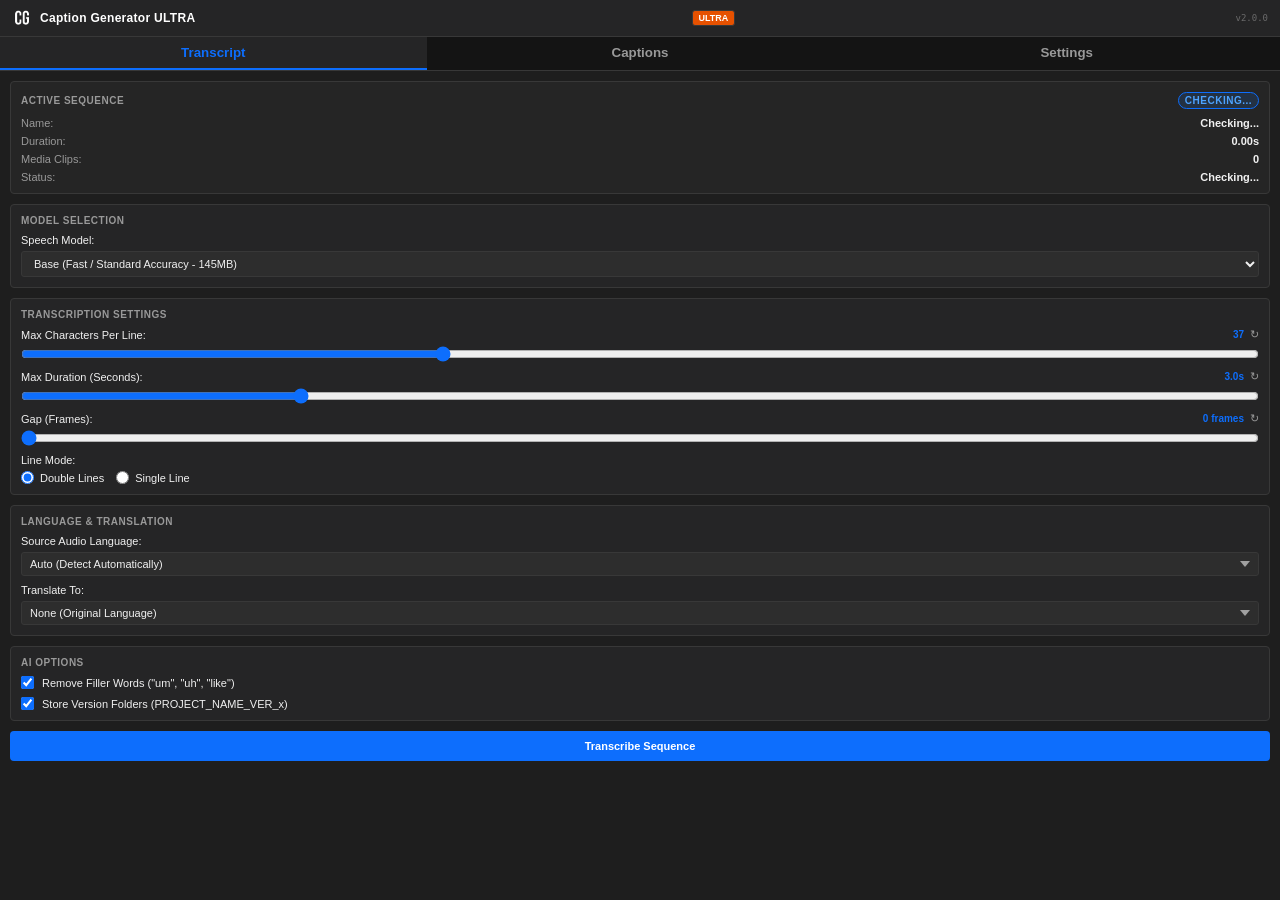
==== Premiere Pro/client/index.html @ 1dc90145 "feat: initial release of Caption Generator ULTRA text-based editing extension" ====
<!DOCTYPE html>
<html lang="en">
<head>
    <meta charset="UTF-8">
    <meta name="viewport" content="width=device-width, initial-scale=1.0">
    <title>Caption Generator ULTRA</title>
    <link rel="stylesheet" href="css/style.css">
    <script src="js/lib/CSInterface.js"></script>
</head>
<body>

    <!-- Header -->
    <header class="app-header">
        <div class="brand">
            <img src="../logo.png" alt="Logo" id="appLogo">
            <span class="brand-title">Caption Generator ULTRA</span>
        </div>
        <span class="badge" id="hostBadge" style="background: #e65100; color: white;">ULTRA</span>
        <span style="font-size: 9px; color: var(--text-secondary); font-family: monospace; opacity: 0.6; margin-left: 4px;">v2.0.0</span>
    </header>

    <!-- Navigation Tabs -->
    <nav class="nav-tabs">
        <button class="tab-btn active" data-tab="tab-transcribe">Transcript</button>
        <button class="tab-btn" data-tab="tab-editor">Captions</button>
        <button class="tab-btn" data-tab="tab-settings">Settings</button>
    </nav>

    <!-- Tab 1: Transcript -->
    <main id="tab-transcribe" class="tab-content active">
        
        <div class="card" style="background: rgba(255, 255, 255, 0.03); border: 1px solid var(--border-color);">
            <div class="card-title" style="display: flex; justify-content: space-between; align-items: center;">
                <span>Active Sequence</span>
                <span id="lblSeqStatusBadge" class="style-badge" style="font-size: 10px; padding: 2px 6px;">Checking...</span>
            </div>
            <div id="sequenceInfoContainer" style="display: flex; flex-direction: column; gap: 6px; font-size: 11px; color: var(--text-secondary);">
                <div style="display: flex; justify-content: space-between;">
                    <span>Name:</span>
                    <span id="lblActiveSeqName" style="color: var(--text-primary); font-weight: 600;">Checking...</span>
                </div>
                <div style="display: flex; justify-content: space-between;">
                    <span>Duration:</span>
                    <span id="lblActiveSeqDur" style="color: var(--text-primary); font-weight: 600;">0.00s</span>
                </div>
                <div style="display: flex; justify-content: space-between;">
                    <span>Media Clips:</span>
                    <span id="lblActiveSeqClips" style="color: var(--text-primary); font-weight: 600;">0</span>
                </div>
                <div style="display: flex; justify-content: space-between;">
                    <span>Status:</span>
                    <span id="lblActiveSeqStatus" style="color: var(--text-primary); font-weight: 600;">Checking...</span>
                </div>
            </div>
        </div>

        <div class="card">
            <div class="card-title">Model Selection</div>
            <div class="form-group">
                <label for="selectModel">Speech Model:</label>
                <select id="selectModel">
                    <option value="base">Base (Fast / Standard Accuracy - 145MB)</option>
                    <option value="small">Small (Balanced Speed & Accuracy - 480MB)</option>
                    <option value="medium">Medium (High Accuracy - 1.5GB)</option>
                    <option value="large-v3">Large-v3 (Maximum Accuracy - 3GB)</option>
                    <option value="tiny">Tiny (Fastest / Low Accuracy - 75MB)</option>
                </select>
            </div>
        </div>

        <div class="card">
            <div class="card-title">Transcription Settings</div>
            
            <!-- Max Characters -->
            <div class="form-group">
                <div class="label-row">
                    <label for="sliderMaxChars">Max Characters Per Line:</label>
                    <div class="badge-group">
                        <span class="val-badge" id="lblMaxCharsVal">37</span>
                        <span class="reset-icon" id="resetMaxChars" title="Reset to default (37)">↻</span>
                    </div>
                </div>
                <input type="range" id="sliderMaxChars" min="15" max="80" value="37">
            </div>

            <!-- Max Duration -->
            <div class="form-group">
                <div class="label-row">
                    <label for="sliderMaxDur">Max Duration (Seconds):</label>
                    <div class="badge-group">
                        <span class="val-badge" id="lblMaxDurVal">3.0s</span>
                        <span class="reset-icon" id="resetMaxDur" title="Reset to default (3.0s)">↻</span>
                    </div>
                </div>
                <input type="range" id="sliderMaxDur" min="10" max="100" value="30">
            </div>

            <!-- Gap Frames -->
            <div class="form-group">
                <div class="label-row">
                    <label for="sliderGapFrames">Gap (Frames):</label>
                    <div class="badge-group">
                        <span class="val-badge" id="lblGapFramesVal">0 frames</span>
                        <span class="reset-icon" id="resetGapFrames" title="Reset to default (0)">↻</span>
                    </div>
                </div>
                <input type="range" id="sliderGapFrames" min="0" max="10" value="0">
            </div>

            <!-- Line Mode -->
            <div class="form-group">
                <label>Line Mode:</label>
                <div class="radio-group">
                    <label class="radio-label">
                        <input type="radio" name="lineMode" value="double" checked>
                        <span>Double Lines</span>
                    </label>
                    <label class="radio-label">
                        <input type="radio" name="lineMode" value="single">
                        <span>Single Line</span>
                    </label>
                </div>
            </div>
        </div>

        <div class="card">
            <div class="card-title">Language & Translation</div>
            <div class="form-group">
                <label for="inputSourceLang">Source Audio Language:</label>
                <div class="search-select" id="containerSourceLang">
                    <input type="text" id="inputSourceLang" class="search-select-input" value="Auto (Detect Automatically)" placeholder="Search language..." readonly>
                    <input type="hidden" id="selectSourceLang" value="auto">
                    <div class="search-select-dropdown" id="dropdownSourceLang">
                        <input type="text" class="search-select-filter" placeholder="Type language name...">
                        <div class="search-select-options"></div>
                    </div>
                </div>
            </div>
            <div class="form-group">
                <label for="inputTargetLang">Translate To:</label>
                <div class="search-select" id="containerTargetLang">
                    <input type="text" id="inputTargetLang" class="search-select-input" value="None (Original Language)" placeholder="Search translation..." readonly>
                    <input type="hidden" id="selectTargetLang" value="none">
                    <div class="search-select-dropdown" id="dropdownTargetLang">
                        <input type="text" class="search-select-filter" placeholder="Type target language...">
                        <div class="search-select-options"></div>
                    </div>
                </div>
            </div>
        </div>

        <div class="card">
            <div class="card-title">AI Options</div>
            <div class="form-group">
                <label class="checkbox-label">
                    <input type="checkbox" id="chkRemoveFillers" checked>
                    <span>Remove Filler Words ("um", "uh", "like")</span>
                </label>
            </div>
            <div class="form-group">
                <label class="checkbox-label">
                    <input type="checkbox" id="chkVersioning" checked>
                    <span>Store Version Folders (PROJECT_NAME_VER_x)</span>
                </label>
            </div>
        </div>

        <div style="display: flex; gap: 8px;">
            <button class="btn-primary" id="btnTranscribe" style="flex: 3;">
                Transcribe Sequence
            </button>
            <button class="btn-secondary" id="btnCancelTranscribe" style="flex: 1; display: none; background-color: #dc3545; color: white;">
                Cancel
            </button>
        </div>

        <div id="transcribeProgressContainer" style="display: none; margin-top: 15px;">
            <div style="font-size: 11px; color: var(--text-secondary); margin-bottom: 4px;" id="transcribeStatusText">Processing...</div>
            <div style="width: 100%; background-color: var(--bg-dark); border-radius: 4px; overflow: hidden; height: 6px; border: 1px solid var(--border-color);">
                <div id="transcribeProgressBar" style="width: 0%; height: 100%; background-color: var(--accent-blue); transition: width 0.3s ease;"></div>
            </div>
            <!-- Skeleton lines -->
            <div style="display: flex; flex-direction: column; gap: 8px; margin-top: 15px; opacity: 0.5;">
                <div style="height: 8px; background: var(--bg-dark); border-radius: 4px; width: 100%;"></div>
                <div style="height: 8px; background: var(--bg-dark); border-radius: 4px; width: 85%;"></div>
                <div style="height: 8px; background: var(--bg-dark); border-radius: 4px; width: 60%;"></div>
            </div>
        </div>

        <div id="transcribeSuccessContainer" style="display: none; margin-top: 15px;">
            <!-- Interactive Transcript Viewer -->
            <div class="transcript-viewer-card">
                <div class="transcript-header-row">
                    <div style="display: flex; align-items: center; gap: 8px;">
                        <span style="font-weight: 700; color: var(--text-primary);">Interactive Transcript</span>
                        <span id="lblTranscriptStats" style="color: var(--accent-blue); font-weight: 600; font-size: 10px;">0 words • 0 pauses • 0 paragraphs</span>
                    </div>
                    <div>
                        <button class="btn-three-dot" id="btnTranscriptMenu" title="Transcript Menu">...</button>
                        <div class="transcript-dropdown-menu" id="transcriptDropdownMenu">
                            <button class="dropdown-menu-item" id="menuDeleteAllPauses" style="color: #ffc107;">Delete All Pauses...</button>
                            <button class="dropdown-menu-item" id="menuDeleteAllFillers" style="color: #ce93d8;">Delete All Fillers...</button>
                            <div class="dropdown-menu-divider"></div>
                            <button class="dropdown-menu-item" id="menuExportTXT">Export Transcript TXT</button>
                            <button class="dropdown-menu-item" id="menuExportJSON">Export Transcript JSON (Internal)</button>
                            <button class="dropdown-menu-item" id="menuImportJSON">Import Transcript JSON (Internal)</button>
                            <div class="dropdown-menu-divider"></div>
                            <button class="dropdown-menu-item" id="menuViewOptions">Transcript View Options</button>
                            <button class="dropdown-menu-item" id="menuCensoredWords">Censored Words List</button>
                            <div class="dropdown-menu-divider"></div>
                            <button class="dropdown-menu-item" id="menuToggleAutoScroll">
                                <span>Auto-Scroll Playhead</span>
                                <span id="lblAutoScrollCheck" style="font-weight: 700;">OFF</span>
                            </button>
                            <button class="dropdown-menu-item" id="menuToggleSpellCheck">
                                <span>Spell Check</span>
                                <span id="lblSpellCheckCheck" style="font-weight: 700;">ON</span>
                            </button>
                        </div>
                    </div>
                </div>

                <!-- Search & Filters Toolbar -->
                <div class="transcript-toolbar">
                    <div class="transcript-search-row">
                        <div class="transcript-search-input-wrap">
                            <input type="text" id="txtTranscriptSearch" class="transcript-search-input" placeholder="Search words in transcript...">
                            <button class="search-clear-btn" id="btnClearSearch" style="display: none;">&times;</button>
                        </div>
                        <button class="search-option-btn" id="btnSearchCase" title="Match Case [Aa]">Aa</button>
                        <button class="search-option-btn" id="btnSearchWholeWord" title="Whole Word [W]">W</button>
                        <button class="search-option-btn" id="btnToggleReplace" title="Toggle Replace Bar">Replace</button>
                        <span class="search-matches-label" id="lblSearchMatches">0 matches</span>
                    </div>

                    <!-- Replace Bar -->
                    <div class="transcript-search-row" id="rowTranscriptReplace" style="display: none;">
                        <div class="transcript-search-input-wrap">
                            <input type="text" id="txtTranscriptReplace" class="transcript-search-input" placeholder="Replace with...">
                        </div>
                        <button class="btn-secondary" id="btnReplaceOne" style="padding: 3px 8px; font-size: 10px;">Replace</button>
                        <button class="btn-secondary" id="btnReplaceAll" style="padding: 3px 8px; font-size: 10px;">Replace All</button>
                    </div>

                    <div class="filter-pills-row">
                        <span style="font-size: 10px; color: var(--text-secondary); font-weight: 600;">Filters:</span>
                        <div class="filter-pill" id="pillFilterFillers" data-filter="filler">Fillers</div>
                        <div class="filter-pill" id="pillFilterCensored" data-filter="censored">Censored</div>
                        <div class="filter-pill active active-pauses" id="pillFilterPauses" data-filter="pauses">Pauses</div>
                        <div style="margin-left: auto; display: flex; align-items: center; gap: 4px;">
                            <span style="font-size: 10px; color: var(--text-secondary);">Speaker:</span>
                            <select id="selectSpeakerFilter" class="speaker-filter-select">
                                <option value="all">All Speakers</option>
                                <option value="speaker_1">Speaker 1</option>
                            </select>
                        </div>
                    </div>
                </div>

                <!-- Text Selection Action Bar -->
                <div id="transcriptSelectionBar" style="display: none; background: rgba(13, 110, 253, 0.15); border: 1px solid var(--accent-blue); border-radius: 4px; padding: 4px 8px; margin-bottom: 6px; justify-content: space-between; align-items: center;">
                    <span id="lblSelectionStats" style="font-size: 10px; font-weight: 600; color: #4da3ff;">0 words selected (0.00s)</span>
                    <div style="display: flex; gap: 6px;">
                        <button id="btnRippleCutSelection" class="btn-primary" style="padding: 2px 8px; font-size: 10px; background: #dc3545; font-weight: 600;">Ripple Cut Selection</button>
                        <button id="btnClearSelection" class="btn-secondary" style="padding: 2px 6px; font-size: 10px;">Clear</button>
                    </div>
                </div>

                <div id="transcriptBody" class="transcript-body" spellcheck="true">
                    <!-- Dynamic paragraphs & word tokens -->
                </div>
            </div>

            <!-- Premiere Pro Integration Exports -->
            <div class="card" style="background: rgba(255, 255, 255, 0.03); border: 1px solid var(--border-color); margin-top: 10px; padding: 12px;">
                <div style="font-weight: 700; color: var(--text-primary); margin-bottom: 6px; font-size: 12px;">Premiere Pro Integration</div>
                <div style="display: flex; flex-direction: column; gap: 8px; margin-bottom: 10px;">
                    <button class="btn-primary" id="btnExportStatic" style="width: 100%; font-weight: 600;">
                        Export Premiere Transcript (.json)
                    </button>
                    <button class="btn-secondary" id="btnExportTXT" style="width: 100%;">
                        Export Plain Text (.txt)
                    </button>
                </div>
                <div style="text-align: center;">
                    <a href="#" id="linkHowToImport" style="color: var(--accent-blue); font-size: 11px; text-decoration: none; font-weight: 600;">How to import into Premiere Text panel?</a>
                </div>
            </div>
        </div>
    </main>

    <!-- Tab 2: Subtitle Editor -->
    <main id="tab-editor" class="tab-content">
        <div class="editor-container" style="flex: 1; display: flex; flex-direction: column;">
            
            <div class="editor-toolbar" style="margin-top: 10px;">
                <div style="display: flex; align-items: center; gap: 8px;">
                    <span style="font-weight: 700;" id="cueCounter">0 Subtitles</span>
                    <span id="styleBadge" class="style-badge">Legacy Subtitles</span>
                </div>
            </div>

            <div class="cue-list" id="cueList" style="flex: 1;">
                <div style="text-align: center; color: var(--text-secondary); margin-top: 30px; padding: 20px 15px; background: var(--bg-dark); border: 1px dashed var(--border-color); border-radius: 6px; font-size: 11px; line-height: 1.6;">
                    <div style="font-weight: 700; color: var(--text-primary); margin-bottom: 4px; font-size: 12px;">No transcript data.</div>
                    <div>Go to the Transcribe tab and click 'Transcribe Sequence' to generate words.</div>
                </div>
            </div>
        </div>

        <div style="display: flex; gap: 8px; margin-top: 10px;">
            <button class="btn-primary" id="btnApplyEdits" style="flex: 2;">
                Create Subtitles
            </button>
            <button class="btn-secondary" id="btnExportSRT" style="flex: 1;">
                Export .SRT
            </button>
        </div>
    </main>

    <!-- Tab 3: Settings -->
    <main id="tab-settings" class="tab-content">
        <div class="card">
            <div class="card-title">License</div>
            <div class="form-group" style="margin-bottom: 8px;">
                <label for="licenseKeyInput">License Key:</label>
                <input type="text" id="licenseKeyInput" placeholder="XXXX-XXXX-XXXX-XXXX" style="width: 100%; background-color: var(--bg-dark); border: 1px solid var(--border-color); color: var(--text-primary); padding: 6px 8px; font-size: 11px; font-family: monospace; border-radius: 4px; outline: none; margin-top: 4px; box-sizing: border-box;">
            </div>
            <div style="display: flex; gap: 8px; margin-bottom: 8px;">
                <button class="btn-primary" id="btnActivateLicense" style="flex: 1; font-size: 11px; padding: 6px;">Activate License</button>
                <button class="btn-secondary" id="btnDeactivateLicense" style="flex: 1; font-size: 11px; padding: 6px;">Deactivate This Computer</button>
            </div>
            <div style="font-size: 11px; color: var(--text-secondary); display: flex; align-items: center; gap: 6px;">
                <span>Status:</span>
                <span id="licenseStatus" style="font-weight: 600; color: var(--text-primary);">Checking...</span>
            </div>
        </div>

        <div class="card">
            <div class="card-title">System & Requirements Status</div>
            <div id="requirementsListContainer" style="display: flex; flex-direction: column; gap: 6px; font-size: 11px;">
                <div style="text-align: center; color: var(--text-secondary); padding: 6px;">Checking system requirements...</div>
            </div>
        </div>

        <div class="card">
            <div class="card-title">Hardware Acceleration</div>
            <div class="form-group">
                <label for="selectHardware">Processing Device:</label>
                <select id="selectHardware">
                    <option value="cuda">NVIDIA GPU (CUDA Acceleration)</option>
                    <option value="cpu">CPU Mode (Universal Compatibility)</option>
                </select>
            </div>
        </div>

        <div class="card">
            <div class="card-title">Speech Models Manager</div>
            <div class="model-list" id="modelListContainer">
                <!-- Dynamically Populated by settings.js -->
            </div>
        </div>

        <div class="card">
            <div class="card-title">Model Storage Location</div>
            <div style="font-size: 11px; color: var(--text-secondary); line-height: 1.5;">
                Speech models (.pt) are downloaded and cached in your user profile:
                <div id="lblModelPath" style="background-color: var(--bg-dark); border: 1px solid var(--border-color); border-radius: 4px; padding: 6px 8px; font-family: monospace; font-size: 10px; color: var(--accent-blue); margin-top: 6px; word-break: break-all; user-select: all;">
                    %USERPROFILE%/.cache/whisper
                </div>
            </div>
        </div>

        <div class="card">
            <div class="card-title">Extension Status</div>
            <div style="font-size: 11px; color: var(--text-secondary); line-height: 1.6;">
                Engine: Whisper Fast CLI (CTranslate2)<br>
                Status: Operational (Offline Mode)<br>
                Version: 1.0.0 Pro
            </div>
        </div>
    </main>

    <!-- Downloader Modal -->
    <div class="modal-overlay" id="installerModal" style="display: none;">
        <div class="modal-content" style="max-width: 360px;">
            <div class="modal-title" id="installerModalTitle">Downloading Speech Model</div>
            <div class="status-log" id="statusLog" style="font-weight: 600;">Initializing download...</div>
            <div id="statusMetrics" style="font-size: 10px; color: var(--accent-blue); font-family: monospace; margin-top: 4px; text-align: center; display: none;"></div>
            <div class="progress-bar-container" style="margin-top: 8px;">
                <div class="progress-bar-fill" id="progressFill" style="width: 0%;"></div>
            </div>
            <div class="modal-actions-row" style="margin-top: 12px;">
                <button class="btn-secondary" id="btnModalCancel">Cancel</button>
                <button class="btn-primary" id="btnModalClose" style="display: none;">Done</button>
            </div>
        </div>
    </div>

    <!-- Custom Professional Alert Modal -->
    <div class="modal-overlay" id="alertModal" style="display: none;">
        <div class="modal-content" style="max-width: 340px; text-align: left; gap: 10px;">
            <div style="display: flex; justify-content: space-between; align-items: center; border-bottom: 1px solid var(--border-color); padding-bottom: 8px;">
                <span id="alertModalTitle" style="font-weight: 700; font-size: 12px; color: var(--text-primary);">Notification</span>
                <span id="btnAlertClose" style="cursor: pointer; font-size: 14px; color: var(--text-secondary);">&times;</span>
            </div>
            <div id="alertModalBody" style="font-size: 11px; color: var(--text-primary); line-height: 1.5; word-break: break-word;"></div>
            <div style="display: flex; justify-content: flex-end; margin-top: 4px;">
                <button id="btnAlertOk" class="btn-primary" style="padding: 4px 14px; font-size: 11px;">OK</button>
            </div>
        </div>
    </div>

    <!-- Import Guide Modal -->
    <div class="modal-overlay" id="importGuideModal" style="display: none;">
        <div class="modal-content" style="max-width: 400px;">
            <div class="modal-title">How to Import Static Transcript</div>
            <div style="font-size: 12px; color: var(--text-secondary); line-height: 1.6; margin-bottom: 20px;">
                <ol style="padding-left: 20px; margin: 10px 0;">
                    <li style="margin-bottom: 8px;">Select the SOURCE CLIP in Project panel (the media file, not just sequence)</li>
                    <li style="margin-bottom: 8px;">Open Window &gt; Text</li>
                    <li style="margin-bottom: 8px;">Open Transcript tab</li>
                    <li style="margin-bottom: 8px;">Click the ... menu</li>
                    <li style="margin-bottom: 8px;">Choose Import &gt; Import Static Transcript</li>
                    <li style="margin-bottom: 8px;">Select the exported JSON file</li>
                </ol>
                <div style="margin-top: 15px; padding: 10px; background: rgba(255, 255, 255, 0.05); border-radius: 4px; border-left: 3px solid var(--accent-blue);">
                    <strong>Important note:</strong> Import Static Transcript attaches to the selected source clip. Select the clip first.
                </div>
            </div>
            <div style="text-align: right;">
                <button class="btn-primary" id="btnCloseImportGuide" style="padding: 6px 16px;">Got It</button>
            </div>
        </div>
    </div>

    <!-- Transcript View Options Modal -->
    <div class="modal-overlay" id="modalViewOptions" style="display: none;">
        <div class="modal-content" style="max-width: 380px; text-align: left; gap: 12px;">
            <div style="display: flex; justify-content: space-between; align-items: center; border-bottom: 1px solid var(--border-color); padding-bottom: 8px;">
                <span style="font-weight: 700; font-size: 13px; color: var(--text-primary);">Transcript View Options</span>
                <span id="btnCloseViewOptions" style="cursor: pointer; font-size: 14px; color: var(--text-secondary);">&times;</span>
            </div>
            
            <div class="form-group" style="margin-bottom: 8px;">
                <div style="display: flex; justify-content: space-between; align-items: center; margin-bottom: 4px;">
                    <label style="font-size: 11px; font-weight: 600;">Minimum Pause Length</label>
                    <span id="lblMinPauseVal" style="font-size: 11px; color: var(--accent-blue); font-weight: 700;">0.50s</span>
                </div>
                <input type="range" id="rangeMinPauseLength" min="0.10" max="2.00" step="0.01" value="0.50" style="width: 100%;">
                <div style="font-size: 10px; color: var(--text-secondary); margin-top: 2px;">
                    Pauses equal or greater than this duration appear as [..] in the transcript.
                </div>
            </div>

            <div style="display: flex; flex-direction: column; gap: 8px; margin-top: 4px;">
                <label class="checkbox-label" style="font-size: 11px;">
                    <input type="checkbox" id="chkShowFillers" checked>
                    <span>Show Filler Words</span>
                </label>
                <label class="checkbox-label" style="font-size: 11px;">
                    <input type="checkbox" id="chkShowPauses" checked>
                    <span>Show Pause Markers [..]</span>
                </label>
                <label class="checkbox-label" style="font-size: 11px;">
                    <input type="checkbox" id="chkShowCensored" checked>
                    <span>Show Censored Words</span>
                </label>
                <label class="checkbox-label" style="font-size: 11px;">
                    <input type="checkbox" id="chkAutoScrollToggle">
                    <span>Auto-Scroll Playhead with Timeline</span>
                </label>
            </div>

            <div style="display: flex; justify-content: flex-end; margin-top: 8px;">
                <button id="btnDoneViewOptions" class="btn-primary" style="padding: 4px 16px; font-size: 11px;">Done</button>
            </div>
        </div>
    </div>

    <!-- Censored Words List Modal -->
    <div class="modal-overlay" id="modalCensoredWords" style="display: none;">
        <div class="modal-content" style="max-width: 400px; text-align: left; gap: 12px;">
            <div style="display: flex; justify-content: space-between; align-items: center; border-bottom: 1px solid var(--border-color); padding-bottom: 8px;">
                <span style="font-weight: 700; font-size: 13px; color: var(--text-primary);">Censored Words List</span>
                <span id="btnCloseCensoredWords" style="cursor: pointer; font-size: 14px; color: var(--text-secondary);">&times;</span>
            </div>

            <div style="font-size: 11px; color: var(--text-secondary); line-height: 1.4;">
                Enter comma-separated words to censor and highlight in the transcript editor:
            </div>

            <textarea id="txtCensoredWordsList" style="width: 100%; height: 90px; background: var(--bg-input); border: 1px solid var(--border-color); border-radius: var(--radius); color: var(--text-primary); padding: 8px; font-size: 11px; font-family: monospace; outline: none; resize: vertical;" placeholder="e.g. damn, shit, fuck, bitch, crap"></textarea>

            <div style="display: flex; justify-content: space-between; align-items: center; margin-top: 4px;">
                <button id="btnResetCensoredWords" class="btn-secondary" style="padding: 4px 10px; font-size: 10px;">Reset Default</button>
                <button id="btnSaveCensoredWords" class="btn-primary" style="padding: 4px 16px; font-size: 11px;">Save & Apply</button>
            </div>
        </div>
    </div>

    <!-- Confirm Ripple Cut Modal -->
    <div class="modal-overlay" id="confirmCutModal" style="display: none;">
        <div class="modal-content" style="max-width: 360px; text-align: left; gap: 12px;">
            <div style="display: flex; justify-content: space-between; align-items: center; border-bottom: 1px solid var(--border-color); padding-bottom: 8px;">
                <span id="confirmCutTitle" style="font-weight: 700; font-size: 13px; color: var(--text-primary);">Confirm Ripple Cut</span>
                <span id="btnCloseConfirmCut" style="cursor: pointer; font-size: 14px; color: var(--text-secondary);">&times;</span>
            </div>

            <div id="confirmCutMessage" style="font-size: 11px; color: var(--text-primary); line-height: 1.5; word-break: break-word;"></div>

            <div style="font-size: 10px; color: var(--text-secondary); background: rgba(255, 255, 255, 0.05); padding: 8px 10px; border-radius: 4px; border-left: 3px solid var(--accent-blue); line-height: 1.4;">
                Premiere Pro sequence timeline will be modified. You can press <strong>Ctrl+Z</strong> (Cmd+Z) in Premiere to undo sequence edits.
            </div>

            <div style="display: flex; justify-content: flex-end; gap: 8px; margin-top: 4px;">
                <button id="btnCancelCut" class="btn-secondary" style="padding: 4px 12px; font-size: 11px;">Cancel</button>
                <button id="btnExecuteCut" class="btn-primary" style="padding: 4px 16px; font-size: 11px; background: #dc3545;">Confirm Ripple Cut</button>
            </div>
        </div>
    </div>

    <!-- Hidden file input for importing internal transcript JSON -->
    <input type="file" id="fileImportTranscriptJSON" accept=".json" style="display: none;">

    <!-- Scripts -->
    <script src="js/lib/CSInterface.js"></script>
    <script src="js/installer.js"></script>
    <script src="js/license.js"></script>
    <script src="js/editor.js"></script>
    <script src="js/settings.js"></script>
    <script src="js/extendscript_bridge.js"></script>
    <script src="js/main.js"></script>
</body>
</html>
---- Premiere Pro/client/css/style.css ----
/* Caption Generator Pro - Extension Panel Styling (Professional Adobe Theme) */
:root {
    --bg-dark: #1E1E1E;
    --bg-card: #252526;
    --bg-input: #2D2D2D;
    --accent-blue: #0D6EFD;
    --accent-hover: #0B5ED7;
    --accent-red: #DC3545;
    --accent-red-hover: #BB2D3B;
    --text-primary: #F0F0F0;
    --text-secondary: #999999;
    --border-color: #383838;
    --radius: 4px;
}

* {
    box-sizing: border-box;
    margin: 0;
    padding: 0;
    font-family: -apple-system, BlinkMacSystemFont, "Segoe UI", Roboto, Helvetica, Arial, sans-serif;
    user-select: none;
}

body {
    background-color: var(--bg-dark);
    color: var(--text-primary);
    font-size: 11px;
    height: 100vh;
    display: flex;
    flex-direction: column;
    overflow: hidden;
}

/* Header */
.app-header {
    background-color: var(--bg-card);
    padding: 8px 12px;
    display: flex;
    align-items: center;
    justify-content: space-between;
    border-bottom: 1px solid var(--border-color);
}

.brand {
    display: flex;
    align-items: center;
    gap: 8px;
}

.brand img {
    height: 20px;
}

.brand-title {
    font-weight: 600;
    font-size: 12px;
    color: #FFFFFF;
    letter-spacing: 0.3px;
}

.badge {
    background-color: #333333;
    color: #0D6EFD;
    font-size: 9px;
    padding: 2px 6px;
    border-radius: 3px;
    font-weight: 700;
    border: 1px solid var(--border-color);
}

/* Navigation Tabs */
.nav-tabs {
    display: flex;
    background-color: #141414;
    border-bottom: 1px solid var(--border-color);
}

.tab-btn {
    flex: 1;
    padding: 8px 10px;
    background: none;
    border: none;
    color: var(--text-secondary);
    font-weight: 600;
    cursor: pointer;
    text-align: center;
    border-bottom: 2px solid transparent;
    transition: all 0.15s ease;
}

.tab-btn:hover {
    color: var(--text-primary);
}

.tab-btn.active {
    color: var(--accent-blue);
    border-bottom: 2px solid var(--accent-blue);
    background-color: var(--bg-card);
}

/* Tab Views */
.tab-content {
    flex: 1;
    overflow-y: auto;
    padding: 10px;
    display: none;
}

.tab-content.active {
    display: flex;
    flex-direction: column;
    gap: 10px;
}

/* Card Sections */
.card {
    background-color: var(--bg-card);
    border: 1px solid var(--border-color);
    border-radius: var(--radius);
    padding: 10px;
}

.card-title {
    font-size: 10px;
    text-transform: uppercase;
    color: var(--text-secondary);
    font-weight: 700;
    margin-bottom: 8px;
    letter-spacing: 0.5px;
}

/* Controls & Form Elements */
.form-group {
    display: flex;
    flex-direction: column;
    gap: 5px;
    margin-bottom: 8px;
}

.form-group:last-child {
    margin-bottom: 0;
}

.label-row {
    display: flex;
    justify-content: space-between;
    align-items: center;
}

label {
    font-size: 11px;
    color: var(--text-primary);
}

.val-badge {
    font-size: 10px;
    color: var(--accent-blue);
    font-weight: 600;
}

.badge-group {
    display: flex;
    align-items: center;
    gap: 6px;
}

.reset-icon {
    font-size: 11px;
    color: var(--text-secondary);
    cursor: pointer;
    user-select: none;
    transition: color 0.15s ease, transform 0.15s ease;
    display: inline-flex;
    align-items: center;
    justify-content: center;
}

.reset-icon:hover {
    color: var(--accent-blue);
    transform: rotate(45deg);
}

select, input[type="text"], input[type="number"] {
    background-color: var(--bg-input);
    border: 1px solid var(--border-color);
    color: var(--text-primary);
    padding: 5px 8px;
    border-radius: 3px;
    outline: none;
    font-size: 11px;
}

select:focus, input:focus {
    border-color: var(--accent-blue);
}

input[type="range"] {
    accent-color: var(--accent-blue);
    cursor: pointer;
    width: 100%;
}

.checkbox-label {
    display: flex;
    align-items: center;
    gap: 8px;
    cursor: pointer;
    font-size: 11px;
}

.checkbox-label input[type="checkbox"] {
    accent-color: var(--accent-blue);
    width: 13px;
    height: 13px;
}

.radio-group {
    display: flex;
    gap: 12px;
}

.radio-label {
    display: flex;
    align-items: center;
    gap: 6px;
    cursor: pointer;
    font-size: 11px;
}

.radio-label input[type="radio"] {
    accent-color: var(--accent-blue);
}

/* Action Buttons */
.btn-primary {
    background-color: var(--accent-blue);
    color: #FFFFFF;
    border: none;
    padding: 9px 12px;
    border-radius: var(--radius);
    font-weight: 600;
    font-size: 11px;
    cursor: pointer;
    width: 100%;
    text-align: center;
    transition: background 0.15s ease;
}

.btn-primary:hover {
    background-color: var(--accent-hover);
}

.btn-primary:disabled {
    background-color: #383838;
    color: #777777;
    cursor: not-allowed;
}

.btn-secondary {
    background-color: #333333;
    color: var(--text-primary);
    border: 1px solid var(--border-color);
    padding: 5px 10px;
    border-radius: var(--radius);
    font-size: 10px;
    font-weight: 600;
    cursor: pointer;
    transition: background 0.15s ease;
}

.btn-secondary:hover {
    background-color: #404040;
}

.btn-danger {
    background-color: var(--accent-red);
    color: #FFFFFF;
    border: none;
    padding: 4px 8px;
    border-radius: 3px;
    font-size: 10px;
    font-weight: 600;
    cursor: pointer;
}

.btn-danger:hover {
    background-color: var(--accent-red-hover);
}

/* Model Management Item List */
.model-item {
    background-color: var(--bg-dark);
    border: 1px solid var(--border-color);
    border-radius: var(--radius);
    padding: 8px 10px;
    margin-bottom: 6px;
    display: flex;
    flex-direction: column;
    gap: 4px;
}

.model-item:last-child {
    margin-bottom: 0;
}

.model-item-header {
    display: flex;
    justify-content: space-between;
    align-items: center;
}

.model-name {
    font-weight: 700;
    font-size: 11px;
    color: #FFF;
}

.status-tag {
    font-size: 9px;
    padding: 1px 5px;
    border-radius: 3px;
    font-weight: 600;
}

.status-tag.installed {
    background-color: #198754;
    color: #FFF;
}

.status-tag.not-installed {
    background-color: #444;
    color: #AAA;
}

.model-desc {
    font-size: 10px;
    color: var(--text-secondary);
    line-height: 1.3;
}

.model-actions {
    display: flex;
    gap: 6px;
    margin-top: 4px;
}

/* Cue Table Editor */
.editor-container {
    display: flex;
    flex-direction: column;
    gap: 8px;
    flex: 1;
}

.editor-toolbar {
    display: flex;
    justify-content: space-between;
    align-items: center;
}

.cue-list {
    flex: 1;
    overflow-y: auto;
    display: flex;
    flex-direction: column;
    gap: 6px;
    background-color: var(--bg-dark);
    border: 1px solid var(--border-color);
    border-radius: var(--radius);
    padding: 6px;
    min-height: 280px;
}

.cue-row {
    background-color: var(--bg-card);
    border: 1px solid var(--border-color);
    border-radius: 3px;
    padding: 6px 8px;
    display: flex;
    flex-direction: column;
    gap: 5px;
}

.cue-header {
    display: flex;
    justify-content: space-between;
    align-items: center;
}

.cue-time {
    font-family: monospace;
    color: #0D6EFD;
    font-size: 10px;
    cursor: pointer;
}

.cue-time:hover {
    text-decoration: underline;
}

.cue-text-input {
    width: 100%;
    background-color: var(--bg-dark);
    border: 1px solid var(--border-color);
    color: #FFF;
    padding: 4px 6px;
    border-radius: 3px;
    font-size: 11px;
}

/* Modal Backdrop & Overlay */
.modal-overlay {
    position: fixed;
    top: 0;
    left: 0;
    width: 100%;
    height: 100%;
    background-color: rgba(0, 0, 0, 0.85);
    display: none;
    align-items: center;
    justify-content: center;
    z-index: 999;
}

.modal-content {
    background-color: var(--bg-card);
    border: 1px solid var(--border-color);
    border-radius: 6px;
    padding: 16px;
    width: 90%;
    max-width: 320px;
    display: flex;
    flex-direction: column;
    gap: 12px;
    text-align: center;
}

.modal-title {
    font-size: 12px;
    font-weight: 700;
}

.progress-bar-container {
    background-color: var(--bg-dark);
    border-radius: 4px;
    height: 10px;
    overflow: hidden;
    border: 1px solid var(--border-color);
}

.progress-bar-fill {
    height: 100%;
    width: 0%;
    background-color: var(--accent-blue);
    transition: width 0.2s ease;
}

.status-log {
    font-size: 10px;
    color: var(--text-secondary);
    min-height: 14px;
}

.modal-actions-row {
    display: flex;
    gap: 8px;
    justify-content: center;
}

.style-badge {
    font-size: 10px;
    font-weight: 600;
    padding: 2px 7px;
    background: rgba(20, 115, 230, 0.15);
    border: 1px solid var(--accent-blue);
    border-radius: 10px;
    color: #4da3ff;
    display: inline-flex;
    align-items: center;
    gap: 4px;
}

/* Searchable Combobox Component */
.search-select {
    position: relative;
    width: 100%;
}

.search-select-input {
    width: 100%;
    background-color: var(--input-bg);
    border: 1px solid var(--border-color);
    border-radius: var(--radius);
    color: var(--text-primary);
    padding: 6px 8px;
    font-size: 11px;
    cursor: pointer;
    background-image: url("data:image/svg+xml,%3Csvg xmlns='http://www.w3.org/2000/svg' width='10' height='6' viewBox='0 0 10 6'%3E%3Cpath fill='%23a0a0a0' d='M0 0l5 6 5-6z'/%3E%3C/svg%3E");
    background-repeat: no-repeat;
    background-position: right 8px center;
    padding-right: 24px;
    box-sizing: border-box;
}

.search-select-dropdown {
    display: none;
    position: absolute;
    top: 100%;
    left: 0;
    right: 0;
    z-index: 99999;
    background-color: #262626;
    border: 1px solid var(--accent-blue);
    border-radius: var(--radius);
    box-shadow: 0 6px 16px rgba(0,0,0,0.6);
    margin-top: 2px;
    padding: 6px;
}

.search-select-filter {
    width: 100%;
    background-color: var(--bg-dark);
    border: 1px solid var(--border-color);
    border-radius: 3px;
    color: var(--text-primary);
    padding: 5px 7px;
    font-size: 11px;
    margin-bottom: 6px;
    box-sizing: border-box;
}

.search-select-filter:focus {
    border-color: var(--accent-blue);
    outline: none;
}

.search-select-options {
    max-height: 150px;
    overflow-y: auto;
}

.search-select-item {
    padding: 5px 8px;
    font-size: 11px;
    color: var(--text-primary);
    cursor: pointer;
    border-radius: 3px;
    transition: background 0.1s ease;
}

.search-select-item:hover {
    background-color: var(--accent-blue);
    color: #ffffff;
}

.search-select-item.selected {
    background-color: rgba(20, 115, 230, 0.25);
    color: var(--accent-blue);
    font-weight: 600;
}

.search-select-empty {
    padding: 8px;
    font-size: 11px;
    color: var(--text-secondary);
    text-align: center;
    font-style: italic;
}

/* Stylize Tab Layout & Controls */
.form-row {
    display: flex;
    gap: 10px;
    align-items: center;
}

.form-group.half {
    flex: 1;
}

.color-picker-input {
    width: 100%;
    height: 28px;
    border: 1px solid var(--border-color);
    border-radius: var(--radius);
    background-color: var(--input-bg);
    cursor: pointer;
    padding: 2px;
    box-sizing: border-box;
}

.stylize-summary-card {
    background: rgba(20, 115, 230, 0.08);
    border: 1px solid var(--accent-blue);
}

.stylize-summary-text {
    font-size: 11px;
    font-weight: 500;
    color: #4da3ff;
    line-height: 1.4;
}

/* Interactive Text-Based Editing Transcript Viewer */
.transcript-viewer-card {
    background: rgba(255, 255, 255, 0.03);
    border: 1px solid var(--border-color);
    border-radius: 6px;
    padding: 12px;
    margin-top: 14px;
    display: flex;
    flex-direction: column;
    gap: 8px;
}

.transcript-meta-bar {
    display: flex;
    justify-content: space-between;
    align-items: center;
    font-size: 11px;
    color: var(--text-secondary);
    padding-bottom: 6px;
    border-bottom: 1px solid rgba(255, 255, 255, 0.05);
}

.transcript-body {
    max-height: 240px;
    overflow-y: auto;
    padding: 6px 2px;
    display: flex;
    flex-direction: column;
    gap: 10px;
    font-size: 12px;
    line-height: 1.6;
    color: var(--text-primary);
}

.transcript-paragraph {
    background: rgba(0, 0, 0, 0.15);
    padding: 8px 10px;
    border-radius: 4px;
    border-left: 2px solid var(--accent-blue);
    word-break: break-word;
}

.transcript-word {
    display: inline-block;
    padding: 1px 3px;
    border-radius: 3px;
    cursor: pointer;
    transition: background 0.1s ease, color 0.1s ease;
    user-select: text;
}

.transcript-word:hover {
    background: rgba(13, 110, 253, 0.25);
    color: #ffffff;
}

.transcript-word.active-word {
    background: var(--accent-blue);
    color: #ffffff;
    font-weight: 600;
}

.transcript-pause {
    display: inline-block;
    padding: 1px 4px;
    margin: 0 3px;
    background: rgba(255, 255, 255, 0.08);
    border: 1px solid rgba(255, 255, 255, 0.12);
    border-radius: 3px;
    color: var(--text-secondary);
    font-family: monospace;
    font-size: 10px;
    font-weight: 600;
    cursor: pointer;
    transition: all 0.1s ease;
    vertical-align: middle;
}

.transcript-pause:hover {
    background: rgba(255, 193, 7, 0.25);
    border-color: #ffc107;
    color: #ffc107;
}

.transcript-pause.active-pause {
    background: #ffc107;
    border-color: #ffc107;
    color: #000000;
    font-weight: 700;
}

/* Transcript Toolbar & Filter Controls */
.transcript-header-row {
    display: flex;
    justify-content: space-between;
    align-items: center;
    position: relative;
}

.transcript-toolbar {
    display: flex;
    flex-direction: column;
    gap: 6px;
    margin-bottom: 4px;
}

.transcript-search-row {
    display: flex;
    gap: 6px;
    align-items: center;
}

.transcript-search-input-wrap {
    flex: 1;
    position: relative;
    display: flex;
    align-items: center;
}

.transcript-search-input {
    width: 100%;
    background: var(--bg-input);
    border: 1px solid var(--border-color);
    border-radius: var(--radius);
    color: var(--text-primary);
    padding: 4px 22px 4px 6px;
    font-size: 11px;
    outline: none;
}

.transcript-search-input:focus {
    border-color: var(--accent-blue);
}

.search-clear-btn {
    position: absolute;
    right: 4px;
    background: none;
    border: none;
    color: var(--text-secondary);
    font-size: 11px;
    cursor: pointer;
    padding: 0 4px;
    line-height: 1;
}

.search-option-btn {
    background: var(--bg-input);
    border: 1px solid var(--border-color);
    border-radius: var(--radius);
    color: var(--text-secondary);
    font-size: 10px;
    font-weight: 600;
    padding: 4px 6px;
    cursor: pointer;
    line-height: 1;
    transition: all 0.1s ease;
}

.search-option-btn.active {
    background: rgba(13, 110, 253, 0.2);
    border-color: var(--accent-blue);
    color: var(--accent-blue);
}

.search-matches-label {
    font-size: 10px;
    color: var(--text-secondary);
    white-space: nowrap;
    min-width: 50px;
    text-align: right;
}

.filter-pills-row {
    display: flex;
    gap: 6px;
    align-items: center;
    flex-wrap: wrap;
}

.filter-pill {
    background: var(--bg-input);
    border: 1px solid var(--border-color);
    border-radius: 12px;
    color: var(--text-secondary);
    font-size: 10px;
    font-weight: 600;
    padding: 2px 8px;
    cursor: pointer;
    transition: all 0.15s ease;
    user-select: none;
}

.filter-pill:hover {
    color: var(--text-primary);
    border-color: #555;
}

.filter-pill.active {
    background: rgba(13, 110, 253, 0.2);
    border-color: var(--accent-blue);
    color: #4da3ff;
}

.filter-pill.active-filler {
    background: rgba(156, 39, 176, 0.2);
    border-color: #ab47bc;
    color: #ce93d8;
}

.filter-pill.active-censored {
    background: rgba(220, 53, 69, 0.2);
    border-color: #e57373;
    color: #ef9a9a;
}

.filter-pill.active-pauses {
    background: rgba(255, 193, 7, 0.2);
    border-color: #ffc107;
    color: #ffe082;
}

.speaker-filter-select {
    background: var(--bg-input);
    border: 1px solid var(--border-color);
    border-radius: var(--radius);
    color: var(--text-secondary);
    font-size: 10px;
    padding: 2px 4px;
    outline: none;
    cursor: pointer;
}

/* Three-Dot Menu Button & Dropdown */
.btn-three-dot {
    background: none;
    border: 1px solid transparent;
    border-radius: var(--radius);
    color: var(--text-secondary);
    font-size: 14px;
    font-weight: 700;
    line-height: 1;
    padding: 2px 6px;
    cursor: pointer;
    transition: all 0.15s ease;
}

.btn-three-dot:hover {
    background: rgba(255, 255, 255, 0.08);
    color: var(--text-primary);
    border-color: var(--border-color);
}

.transcript-dropdown-menu {
    position: absolute;
    top: 24px;
    right: 0;
    z-index: 1000;
    background: #202020;
    border: 1px solid #444;
    border-radius: 4px;
    box-shadow: 0 4px 12px rgba(0, 0, 0, 0.5);
    min-width: 190px;
    display: none;
    flex-direction: column;
    padding: 4px 0;
}

.transcript-dropdown-menu.show {
    display: flex;
}

.dropdown-menu-item {
    padding: 6px 12px;
    font-size: 11px;
    color: var(--text-primary);
    background: none;
    border: none;
    text-align: left;
    cursor: pointer;
    display: flex;
    justify-content: space-between;
    align-items: center;
    transition: background 0.1s ease;
}

.dropdown-menu-item:hover {
    background: var(--accent-blue);
    color: #fff;
}

.dropdown-menu-divider {
    height: 1px;
    background: var(--border-color);
    margin: 4px 0;
}

/* Word Highlights */
.word-search-match {
    background: rgba(255, 235, 59, 0.35);
    color: #fffde7;
    border-radius: 2px;
    padding: 0 2px;
}

.word-search-match.current-search-match {
    background: #ff9800;
    color: #000;
    font-weight: 700;
    box-shadow: 0 0 4px #ff9800;
}

.word-filler {
    background: rgba(156, 39, 176, 0.25);
    color: #e1bee7;
    border-bottom: 1px dashed #ab47bc;
}

.word-censored {
    background: rgba(220, 53, 69, 0.3);
    color: #ffcdd2;
    border-bottom: 1px solid #ef5350;
}

.word-playhead-active {
    outline: 1px solid #00bcd4;
    background: rgba(0, 188, 212, 0.25);
    border-radius: 2px;
    color: #e0f7fa;
}

.pause-del-btn {
    display: inline-block;
    margin-left: 3px;
    padding: 0 3px;
    font-size: 10px;
    color: #ffc107;
    cursor: pointer;
    line-height: 1;
    border-radius: 2px;
    opacity: 0.7;
    transition: all 0.1s ease;
}

.pause-del-btn:hover {
    background: #dc3545;
    color: #ffffff;
    opacity: 1;
}

.word-selected {
    background: rgba(13, 110, 253, 0.4) !important;
    color: #ffffff !important;
    outline: 1px solid var(--accent-blue);
    border-radius: 2px;
}
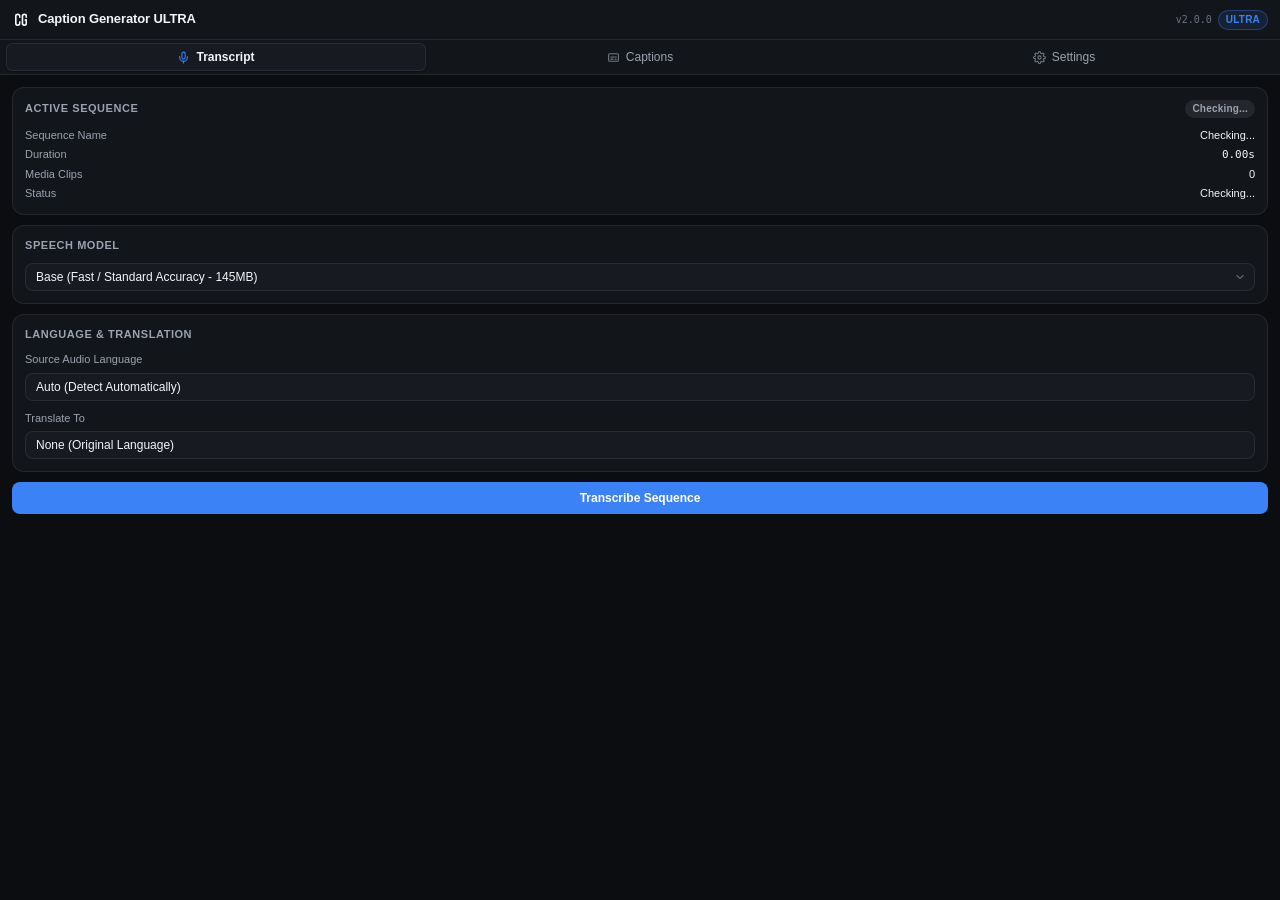
==== commit b2605cdd: "Refactor UI to Linear/Vercel design system and segregate tabs" ====
--- a/Premiere Pro/client/index.html
+++ b/Premiere Pro/client/index.html
@@ -12,52 +12,64 @@
     <!-- Header -->
     <header class="app-header">
         <div class="brand">
-            <img src="../logo.png" alt="Logo" id="appLogo">
+            <img src="../logo.png" alt="Logo" id="appLogo" class="app-logo">
             <span class="brand-title">Caption Generator ULTRA</span>
         </div>
-        <span class="badge" id="hostBadge" style="background: #e65100; color: white;">ULTRA</span>
-        <span style="font-size: 9px; color: var(--text-secondary); font-family: monospace; opacity: 0.6; margin-left: 4px;">v2.0.0</span>
+        <div class="header-right">
+            <span class="version-tag">v2.0.0</span>
+            <span class="status-pill" id="hostBadge">ULTRA</span>
+        </div>
     </header>
 
     <!-- Navigation Tabs -->
     <nav class="nav-tabs">
-        <button class="tab-btn active" data-tab="tab-transcribe">Transcript</button>
-        <button class="tab-btn" data-tab="tab-editor">Captions</button>
-        <button class="tab-btn" data-tab="tab-settings">Settings</button>
+        <button class="tab-btn active" data-tab="tab-transcribe">
+            <svg class="tab-icon" width="13" height="13" viewBox="0 0 24 24" fill="none" stroke="currentColor" stroke-width="2" stroke-linecap="round" stroke-linejoin="round"><path d="M12 2a3 3 0 0 0-3 3v7a3 3 0 0 0 6 0V5a3 3 0 0 0-3-3Z"/><path d="M19 10v2a7 7 0 0 1-14 0v-2"/><line x1="12" x2="12" y1="19" y2="22"/></svg>
+            <span>Transcript</span>
+        </button>
+        <button class="tab-btn" data-tab="tab-editor">
+            <svg class="tab-icon" width="13" height="13" viewBox="0 0 24 24" fill="none" stroke="currentColor" stroke-width="2" stroke-linecap="round" stroke-linejoin="round"><rect width="18" height="14" x="3" y="5" rx="2"/><path d="M7 15h4M15 15h2M7 11h10"/></svg>
+            <span>Captions</span>
+        </button>
+        <button class="tab-btn" data-tab="tab-settings">
+            <svg class="tab-icon" width="13" height="13" viewBox="0 0 24 24" fill="none" stroke="currentColor" stroke-width="2" stroke-linecap="round" stroke-linejoin="round"><circle cx="12" cy="12" r="3"/><path d="M19.4 15a1.65 1.65 0 0 0 .33 1.82l.06.06a2 2 0 0 1 0 2.83 2 2 0 0 1-2.83 0l-.06-.06a1.65 1.65 0 0 0-1.82-.33 1.65 1.65 0 0 0-1 1.51V21a2 2 0 0 1-2 2 2 2 0 0 1-2-2v-.09A1.65 1.65 0 0 0 9 19.4a1.65 1.65 0 0 0-1.82.33l-.06.06a2 2 0 0 1-2.83 0 2 2 0 0 1 0-2.83l.06-.06a1.65 1.65 0 0 0 .33-1.82 1.65 1.65 0 0 0-1.51-1H3a2 2 0 0 1-2-2 2 2 0 0 1 2-2h.09A1.65 1.65 0 0 0 4.6 9a1.65 1.65 0 0 0-.33-1.82l-.06-.06a2 2 0 0 1 0-2.83 2 2 0 0 1 2.83 0l.06.06a1.65 1.65 0 0 0 1.82.33H9a1.65 1.65 0 0 0 1-1.51V3a2 2 0 0 1 2-2 2 2 0 0 1 2 2v.09a1.65 1.65 0 0 0 1 1.51 1.65 1.65 0 0 0 1.82-.33l.06-.06a2 2 0 0 1 2.83 0 2 2 0 0 1 0 2.83l-.06.06a1.65 1.65 0 0 0-.33 1.82V9a1.65 1.65 0 0 0 1.51 1H21a2 2 0 0 1 2 2 2 2 0 0 1-2 2h-.09a1.65 1.65 0 0 0-1.51 1z"/></svg>
+            <span>Settings</span>
+        </button>
     </nav>
 
     <!-- Tab 1: Transcript -->
     <main id="tab-transcribe" class="tab-content active">
         
-        <div class="card" style="background: rgba(255, 255, 255, 0.03); border: 1px solid var(--border-color);">
-            <div class="card-title" style="display: flex; justify-content: space-between; align-items: center;">
-                <span>Active Sequence</span>
-                <span id="lblSeqStatusBadge" class="style-badge" style="font-size: 10px; padding: 2px 6px;">Checking...</span>
-            </div>
-            <div id="sequenceInfoContainer" style="display: flex; flex-direction: column; gap: 6px; font-size: 11px; color: var(--text-secondary);">
+        <!-- Active Sequence Card -->
+        <div class="card">
+            <div class="card-header">
+                <span class="card-title">Active Sequence</span>
+                <span id="lblSeqStatusBadge" class="badge-status checking">Checking...</span>
+            </div>
+            <div id="sequenceInfoContainer" style="display: flex; flex-direction: column; gap: 4px; font-size: 11px; color: var(--text-secondary);">
                 <div style="display: flex; justify-content: space-between;">
-                    <span>Name:</span>
-                    <span id="lblActiveSeqName" style="color: var(--text-primary); font-weight: 600;">Checking...</span>
+                    <span>Sequence Name</span>
+                    <span id="lblActiveSeqName" style="color: var(--text-primary); font-weight: 500;">Checking...</span>
                 </div>
                 <div style="display: flex; justify-content: space-between;">
-                    <span>Duration:</span>
-                    <span id="lblActiveSeqDur" style="color: var(--text-primary); font-weight: 600;">0.00s</span>
+                    <span>Duration</span>
+                    <span id="lblActiveSeqDur" style="color: var(--text-primary); font-weight: 500; font-family: monospace;">0.00s</span>
                 </div>
                 <div style="display: flex; justify-content: space-between;">
-                    <span>Media Clips:</span>
-                    <span id="lblActiveSeqClips" style="color: var(--text-primary); font-weight: 600;">0</span>
+                    <span>Media Clips</span>
+                    <span id="lblActiveSeqClips" style="color: var(--text-primary); font-weight: 500;">0</span>
                 </div>
                 <div style="display: flex; justify-content: space-between;">
-                    <span>Status:</span>
-                    <span id="lblActiveSeqStatus" style="color: var(--text-primary); font-weight: 600;">Checking...</span>
-                </div>
-            </div>
-        </div>
-
-        <div class="card">
-            <div class="card-title">Model Selection</div>
-            <div class="form-group">
-                <label for="selectModel">Speech Model:</label>
+                    <span>Status</span>
+                    <span id="lblActiveSeqStatus" style="color: var(--text-primary); font-weight: 500;">Checking...</span>
+                </div>
+            </div>
+        </div>
+
+        <!-- Model Selection Card -->
+        <div class="card">
+            <div class="card-title">Speech Model</div>
+            <div class="form-group">
                 <select id="selectModel">
                     <option value="base">Base (Fast / Standard Accuracy - 145MB)</option>
                     <option value="small">Small (Balanced Speed & Accuracy - 480MB)</option>
@@ -68,138 +80,76 @@
             </div>
         </div>
 
-        <div class="card">
-            <div class="card-title">Transcription Settings</div>
-            
-            <!-- Max Characters -->
-            <div class="form-group">
-                <div class="label-row">
-                    <label for="sliderMaxChars">Max Characters Per Line:</label>
-                    <div class="badge-group">
-                        <span class="val-badge" id="lblMaxCharsVal">37</span>
-                        <span class="reset-icon" id="resetMaxChars" title="Reset to default (37)">↻</span>
-                    </div>
-                </div>
-                <input type="range" id="sliderMaxChars" min="15" max="80" value="37">
-            </div>
-
-            <!-- Max Duration -->
-            <div class="form-group">
-                <div class="label-row">
-                    <label for="sliderMaxDur">Max Duration (Seconds):</label>
-                    <div class="badge-group">
-                        <span class="val-badge" id="lblMaxDurVal">3.0s</span>
-                        <span class="reset-icon" id="resetMaxDur" title="Reset to default (3.0s)">↻</span>
-                    </div>
-                </div>
-                <input type="range" id="sliderMaxDur" min="10" max="100" value="30">
-            </div>
-
-            <!-- Gap Frames -->
-            <div class="form-group">
-                <div class="label-row">
-                    <label for="sliderGapFrames">Gap (Frames):</label>
-                    <div class="badge-group">
-                        <span class="val-badge" id="lblGapFramesVal">0 frames</span>
-                        <span class="reset-icon" id="resetGapFrames" title="Reset to default (0)">↻</span>
-                    </div>
-                </div>
-                <input type="range" id="sliderGapFrames" min="0" max="10" value="0">
-            </div>
-
-            <!-- Line Mode -->
-            <div class="form-group">
-                <label>Line Mode:</label>
-                <div class="radio-group">
-                    <label class="radio-label">
-                        <input type="radio" name="lineMode" value="double" checked>
-                        <span>Double Lines</span>
-                    </label>
-                    <label class="radio-label">
-                        <input type="radio" name="lineMode" value="single">
-                        <span>Single Line</span>
-                    </label>
-                </div>
-            </div>
-        </div>
-
+        <!-- Language & Translation Card -->
         <div class="card">
             <div class="card-title">Language & Translation</div>
             <div class="form-group">
-                <label for="inputSourceLang">Source Audio Language:</label>
+                <label for="inputSourceLang">Source Audio Language</label>
                 <div class="search-select" id="containerSourceLang">
                     <input type="text" id="inputSourceLang" class="search-select-input" value="Auto (Detect Automatically)" placeholder="Search language..." readonly>
                     <input type="hidden" id="selectSourceLang" value="auto">
                     <div class="search-select-dropdown" id="dropdownSourceLang">
-                        <input type="text" class="search-select-filter" placeholder="Type language name...">
+                        <input type="text" class="search-select-filter" placeholder="Filter languages...">
                         <div class="search-select-options"></div>
                     </div>
                 </div>
             </div>
             <div class="form-group">
-                <label for="inputTargetLang">Translate To:</label>
+                <label for="inputTargetLang">Translate To</label>
                 <div class="search-select" id="containerTargetLang">
                     <input type="text" id="inputTargetLang" class="search-select-input" value="None (Original Language)" placeholder="Search translation..." readonly>
                     <input type="hidden" id="selectTargetLang" value="none">
                     <div class="search-select-dropdown" id="dropdownTargetLang">
-                        <input type="text" class="search-select-filter" placeholder="Type target language...">
+                        <input type="text" class="search-select-filter" placeholder="Filter languages...">
                         <div class="search-select-options"></div>
                     </div>
                 </div>
             </div>
         </div>
 
-        <div class="card">
-            <div class="card-title">AI Options</div>
-            <div class="form-group">
-                <label class="checkbox-label">
-                    <input type="checkbox" id="chkRemoveFillers" checked>
-                    <span>Remove Filler Words ("um", "uh", "like")</span>
-                </label>
-            </div>
-            <div class="form-group">
-                <label class="checkbox-label">
-                    <input type="checkbox" id="chkVersioning" checked>
-                    <span>Store Version Folders (PROJECT_NAME_VER_x)</span>
-                </label>
-            </div>
-        </div>
-
+        <!-- Transcribe Action Row -->
         <div style="display: flex; gap: 8px;">
-            <button class="btn-primary" id="btnTranscribe" style="flex: 3;">
+            <button class="btn-primary" id="btnTranscribe" style="flex: 1;">
                 Transcribe Sequence
             </button>
-            <button class="btn-secondary" id="btnCancelTranscribe" style="flex: 1; display: none; background-color: #dc3545; color: white;">
+            <button class="btn-danger" id="btnCancelTranscribe" style="display: none; padding: 8px 16px;">
                 Cancel
             </button>
         </div>
 
-        <div id="transcribeProgressContainer" style="display: none; margin-top: 15px;">
-            <div style="font-size: 11px; color: var(--text-secondary); margin-bottom: 4px;" id="transcribeStatusText">Processing...</div>
-            <div style="width: 100%; background-color: var(--bg-dark); border-radius: 4px; overflow: hidden; height: 6px; border: 1px solid var(--border-color);">
-                <div id="transcribeProgressBar" style="width: 0%; height: 100%; background-color: var(--accent-blue); transition: width 0.3s ease;"></div>
-            </div>
-            <!-- Skeleton lines -->
-            <div style="display: flex; flex-direction: column; gap: 8px; margin-top: 15px; opacity: 0.5;">
-                <div style="height: 8px; background: var(--bg-dark); border-radius: 4px; width: 100%;"></div>
-                <div style="height: 8px; background: var(--bg-dark); border-radius: 4px; width: 85%;"></div>
-                <div style="height: 8px; background: var(--bg-dark); border-radius: 4px; width: 60%;"></div>
-            </div>
-        </div>
-
-        <div id="transcribeSuccessContainer" style="display: none; margin-top: 15px;">
-            <!-- Interactive Transcript Viewer -->
+        <!-- Progress Container -->
+        <div id="transcribeProgressContainer" style="display: none;" class="progress-wrap">
+            <div style="font-size: 11px; color: var(--text-secondary); display: flex; justify-content: space-between;" id="transcribeStatusHeader">
+                <span id="transcribeStatusText">Processing audio...</span>
+            </div>
+            <div class="progress-track">
+                <div id="transcribeProgressBar" class="progress-bar-fill"></div>
+            </div>
+            <!-- Refined Skeleton lines -->
+            <div class="skeleton-container">
+                <div class="skeleton-line" style="width: 100%;"></div>
+                <div class="skeleton-line" style="width: 88%;"></div>
+                <div class="skeleton-line" style="width: 65%;"></div>
+            </div>
+        </div>
+
+        <!-- Interactive Transcript Workspace -->
+        <div id="transcribeSuccessContainer" style="display: none; margin-top: 4px;">
             <div class="transcript-viewer-card">
+                
+                <!-- Header Row -->
                 <div class="transcript-header-row">
                     <div style="display: flex; align-items: center; gap: 8px;">
-                        <span style="font-weight: 700; color: var(--text-primary);">Interactive Transcript</span>
-                        <span id="lblTranscriptStats" style="color: var(--accent-blue); font-weight: 600; font-size: 10px;">0 words • 0 pauses • 0 paragraphs</span>
+                        <span style="font-weight: 600; font-size: 12px; color: var(--text-primary);">Transcript</span>
+                        <span id="lblTranscriptStats" style="color: var(--accent); font-weight: 500; font-size: 11px;">0 words • 0 pauses • 0 paragraphs</span>
                     </div>
                     <div>
-                        <button class="btn-three-dot" id="btnTranscriptMenu" title="Transcript Menu">...</button>
+                        <button class="btn-three-dot" id="btnTranscriptMenu" title="Transcript Menu">
+                            <svg width="14" height="14" viewBox="0 0 24 24" fill="none" stroke="currentColor" stroke-width="2" stroke-linecap="round" stroke-linejoin="round"><circle cx="12" cy="12" r="1"/><circle cx="19" cy="12" r="1"/><circle cx="5" cy="12" r="1"/></svg>
+                        </button>
                         <div class="transcript-dropdown-menu" id="transcriptDropdownMenu">
-                            <button class="dropdown-menu-item" id="menuDeleteAllPauses" style="color: #ffc107;">Delete All Pauses...</button>
-                            <button class="dropdown-menu-item" id="menuDeleteAllFillers" style="color: #ce93d8;">Delete All Fillers...</button>
+                            <button class="dropdown-menu-item" id="menuDeleteAllPauses" style="color: #FBBF24;">Delete All Pauses...</button>
+                            <button class="dropdown-menu-item" id="menuDeleteAllFillers" style="color: #C084FC;">Delete All Fillers...</button>
                             <div class="dropdown-menu-divider"></div>
                             <button class="dropdown-menu-item" id="menuExportTXT">Export Transcript TXT</button>
                             <button class="dropdown-menu-item" id="menuExportJSON">Export Transcript JSON (Internal)</button>
@@ -210,11 +160,11 @@
                             <div class="dropdown-menu-divider"></div>
                             <button class="dropdown-menu-item" id="menuToggleAutoScroll">
                                 <span>Auto-Scroll Playhead</span>
-                                <span id="lblAutoScrollCheck" style="font-weight: 700;">OFF</span>
+                                <span id="lblAutoScrollCheck" style="font-weight: 600; font-size: 10px; color: var(--text-muted);">OFF</span>
                             </button>
                             <button class="dropdown-menu-item" id="menuToggleSpellCheck">
                                 <span>Spell Check</span>
-                                <span id="lblSpellCheckCheck" style="font-weight: 700;">ON</span>
+                                <span id="lblSpellCheckCheck" style="font-weight: 600; font-size: 10px; color: var(--accent);">ON</span>
                             </button>
                         </div>
                     </div>
@@ -243,12 +193,12 @@
                     </div>
 
                     <div class="filter-pills-row">
-                        <span style="font-size: 10px; color: var(--text-secondary); font-weight: 600;">Filters:</span>
+                        <span style="font-size: 10px; color: var(--text-muted); font-weight: 500;">Filters:</span>
                         <div class="filter-pill" id="pillFilterFillers" data-filter="filler">Fillers</div>
                         <div class="filter-pill" id="pillFilterCensored" data-filter="censored">Censored</div>
                         <div class="filter-pill active active-pauses" id="pillFilterPauses" data-filter="pauses">Pauses</div>
                         <div style="margin-left: auto; display: flex; align-items: center; gap: 4px;">
-                            <span style="font-size: 10px; color: var(--text-secondary);">Speaker:</span>
+                            <span style="font-size: 10px; color: var(--text-muted);">Speaker:</span>
                             <select id="selectSpeakerFilter" class="speaker-filter-select">
                                 <option value="all">All Speakers</option>
                                 <option value="speaker_1">Speaker 1</option>
@@ -258,11 +208,11 @@
                 </div>
 
                 <!-- Text Selection Action Bar -->
-                <div id="transcriptSelectionBar" style="display: none; background: rgba(13, 110, 253, 0.15); border: 1px solid var(--accent-blue); border-radius: 4px; padding: 4px 8px; margin-bottom: 6px; justify-content: space-between; align-items: center;">
-                    <span id="lblSelectionStats" style="font-size: 10px; font-weight: 600; color: #4da3ff;">0 words selected (0.00s)</span>
+                <div id="transcriptSelectionBar" class="transcript-selection-bar">
+                    <span id="lblSelectionStats" style="font-size: 11px; font-weight: 500; color: var(--accent);">0 words selected (0.00s)</span>
                     <div style="display: flex; gap: 6px;">
-                        <button id="btnRippleCutSelection" class="btn-primary" style="padding: 2px 8px; font-size: 10px; background: #dc3545; font-weight: 600;">Ripple Cut Selection</button>
-                        <button id="btnClearSelection" class="btn-secondary" style="padding: 2px 6px; font-size: 10px;">Clear</button>
+                        <button id="btnRippleCutSelection" class="btn-danger" style="padding: 3px 10px; font-size: 11px; font-weight: 600;">Ripple Cut Selection</button>
+                        <button id="btnClearSelection" class="btn-secondary" style="padding: 3px 8px; font-size: 11px;">Clear</button>
                     </div>
                 </div>
 
@@ -272,45 +222,129 @@
             </div>
 
             <!-- Premiere Pro Integration Exports -->
-            <div class="card" style="background: rgba(255, 255, 255, 0.03); border: 1px solid var(--border-color); margin-top: 10px; padding: 12px;">
-                <div style="font-weight: 700; color: var(--text-primary); margin-bottom: 6px; font-size: 12px;">Premiere Pro Integration</div>
-                <div style="display: flex; flex-direction: column; gap: 8px; margin-bottom: 10px;">
-                    <button class="btn-primary" id="btnExportStatic" style="width: 100%; font-weight: 600;">
+            <div class="card" style="margin-top: 10px;">
+                <div class="card-title">Premiere Pro Integration</div>
+                <div style="display: flex; flex-direction: column; gap: 8px;">
+                    <button class="btn-primary" id="btnExportStatic" style="width: 100%;">
                         Export Premiere Transcript (.json)
                     </button>
                     <button class="btn-secondary" id="btnExportTXT" style="width: 100%;">
                         Export Plain Text (.txt)
                     </button>
                 </div>
-                <div style="text-align: center;">
-                    <a href="#" id="linkHowToImport" style="color: var(--accent-blue); font-size: 11px; text-decoration: none; font-weight: 600;">How to import into Premiere Text panel?</a>
+                <div style="text-align: center; margin-top: 2px;">
+                    <a href="#" id="linkHowToImport" style="color: var(--accent); font-size: 11px; text-decoration: none; font-weight: 500;">How to import into Premiere Text panel?</a>
                 </div>
             </div>
         </div>
     </main>
 
-    <!-- Tab 2: Subtitle Editor -->
+    <!-- Tab 2: Captions -->
     <main id="tab-editor" class="tab-content">
-        <div class="editor-container" style="flex: 1; display: flex; flex-direction: column;">
+        
+        <!-- Caption Formatting Settings Card -->
+        <div class="card">
+            <div class="card-title">Caption Formatting</div>
             
-            <div class="editor-toolbar" style="margin-top: 10px;">
+            <!-- Max Characters -->
+            <div class="form-group">
+                <div class="label-row">
+                    <label for="sliderMaxChars">Max Characters Per Line</label>
+                    <div class="badge-group">
+                        <span class="val-badge" id="lblMaxCharsVal">37</span>
+                        <button class="reset-icon-btn" id="resetMaxChars" title="Reset to default (37)">
+                            <svg width="11" height="11" viewBox="0 0 24 24" fill="none" stroke="currentColor" stroke-width="2" stroke-linecap="round" stroke-linejoin="round"><path d="M3 12a9 9 0 1 0 9-9 9.75 9.75 0 0 0-6.74 2.74L3 8"/><path d="M3 3v5h5"/></svg>
+                        </button>
+                    </div>
+                </div>
+                <input type="range" id="sliderMaxChars" min="15" max="80" value="37">
+            </div>
+
+            <!-- Max Duration -->
+            <div class="form-group">
+                <div class="label-row">
+                    <label for="sliderMaxDur">Max Duration (Seconds)</label>
+                    <div class="badge-group">
+                        <span class="val-badge" id="lblMaxDurVal">3.0s</span>
+                        <button class="reset-icon-btn" id="resetMaxDur" title="Reset to default (3.0s)">
+                            <svg width="11" height="11" viewBox="0 0 24 24" fill="none" stroke="currentColor" stroke-width="2" stroke-linecap="round" stroke-linejoin="round"><path d="M3 12a9 9 0 1 0 9-9 9.75 9.75 0 0 0-6.74 2.74L3 8"/><path d="M3 3v5h5"/></svg>
+                        </button>
+                    </div>
+                </div>
+                <input type="range" id="sliderMaxDur" min="10" max="100" value="30">
+            </div>
+
+            <!-- Gap Frames -->
+            <div class="form-group">
+                <div class="label-row">
+                    <label for="sliderGapFrames">Gap (Frames)</label>
+                    <div class="badge-group">
+                        <span class="val-badge" id="lblGapFramesVal">0 frames</span>
+                        <button class="reset-icon-btn" id="resetGapFrames" title="Reset to default (0)">
+                            <svg width="11" height="11" viewBox="0 0 24 24" fill="none" stroke="currentColor" stroke-width="2" stroke-linecap="round" stroke-linejoin="round"><path d="M3 12a9 9 0 1 0 9-9 9.75 9.75 0 0 0-6.74 2.74L3 8"/><path d="M3 3v5h5"/></svg>
+                        </button>
+                    </div>
+                </div>
+                <input type="range" id="sliderGapFrames" min="0" max="10" value="0">
+            </div>
+
+            <!-- Line Mode -->
+            <div class="form-group">
+                <label>Line Mode</label>
+                <div class="radio-group">
+                    <label class="radio-label">
+                        <input type="radio" name="lineMode" value="double" checked>
+                        <span>Double Lines</span>
+                    </label>
+                    <label class="radio-label">
+                        <input type="radio" name="lineMode" value="single">
+                        <span>Single Line</span>
+                    </label>
+                </div>
+            </div>
+
+            <!-- Packaging Options -->
+            <div style="display: flex; flex-direction: column; gap: 6px; padding-top: 4px; border-top: 1px solid var(--border);">
+                <label class="checkbox-label">
+                    <input type="checkbox" id="chkRemoveFillers" checked>
+                    <span>Remove Filler Words in Captions ("um", "uh", "like")</span>
+                </label>
+                <label class="checkbox-label">
+                    <input type="checkbox" id="chkVersioning" checked>
+                    <span>Store Version Folders (PROJECT_NAME_VER_x)</span>
+                </label>
+            </div>
+        </div>
+
+        <!-- Captions Actions Row -->
+        <div style="display: flex; gap: 8px;">
+            <button class="btn-primary" id="btnRefreshCues" style="flex: 1;" title="Rebuild cues from cleaned transcript using current formatting settings">
+                <svg width="12" height="12" viewBox="0 0 24 24" fill="none" stroke="currentColor" stroke-width="2" stroke-linecap="round" stroke-linejoin="round"><path d="M21 12a9 9 0 0 0-9-9 9.75 9.75 0 0 0-6.74 2.74L3 8"/><path d="M3 3v5h5"/><path d="M3 12a9 9 0 0 0 9 9 9.75 9.75 0 0 0 6.74-2.74L21 16"/><path d="M16 21h5v-5"/></svg>
+                <span>Refresh Cues from Transcript</span>
+            </button>
+        </div>
+
+        <!-- Cue List Editor Section -->
+        <div class="editor-container">
+            <div class="editor-toolbar">
                 <div style="display: flex; align-items: center; gap: 8px;">
-                    <span style="font-weight: 700;" id="cueCounter">0 Subtitles</span>
-                    <span id="styleBadge" class="style-badge">Legacy Subtitles</span>
-                </div>
-            </div>
-
-            <div class="cue-list" id="cueList" style="flex: 1;">
-                <div style="text-align: center; color: var(--text-secondary); margin-top: 30px; padding: 20px 15px; background: var(--bg-dark); border: 1px dashed var(--border-color); border-radius: 6px; font-size: 11px; line-height: 1.6;">
-                    <div style="font-weight: 700; color: var(--text-primary); margin-bottom: 4px; font-size: 12px;">No transcript data.</div>
-                    <div>Go to the Transcribe tab and click 'Transcribe Sequence' to generate words.</div>
-                </div>
-            </div>
-        </div>
-
-        <div style="display: flex; gap: 8px; margin-top: 10px;">
+                    <span style="font-weight: 600; color: var(--text-primary); font-size: 12px;" id="cueCounter">0 Subtitles</span>
+                    <span id="styleBadge" class="status-pill" style="font-size: 9px;">Standard Subtitles</span>
+                </div>
+                <button class="btn-secondary" id="btnAddCue" style="padding: 3px 8px; font-size: 11px;">+ Add Cue</button>
+            </div>
+
+            <div class="cue-list" id="cueList">
+                <div style="text-align: center; color: var(--text-secondary); margin-top: 15px; padding: 24px 16px; background: var(--surface); border: 1px dashed var(--border); border-radius: var(--radius-card); font-size: 11px; line-height: 1.6;">
+                    <div style="font-weight: 600; color: var(--text-primary); margin-bottom: 4px; font-size: 12px;">No transcript data</div>
+                    <div>Transcribe a sequence in the Transcript tab first to generate and edit captions.</div>
+                </div>
+            </div>
+        </div>
+
+        <div style="display: flex; gap: 8px; margin-top: 4px;">
             <button class="btn-primary" id="btnApplyEdits" style="flex: 2;">
-                Create Subtitles
+                Create Subtitles on Timeline
             </button>
             <button class="btn-secondary" id="btnExportSRT" style="flex: 1;">
                 Export .SRT
@@ -320,22 +354,25 @@
 
     <!-- Tab 3: Settings -->
     <main id="tab-settings" class="tab-content">
+        
+        <!-- License Card -->
         <div class="card">
             <div class="card-title">License</div>
-            <div class="form-group" style="margin-bottom: 8px;">
-                <label for="licenseKeyInput">License Key:</label>
-                <input type="text" id="licenseKeyInput" placeholder="XXXX-XXXX-XXXX-XXXX" style="width: 100%; background-color: var(--bg-dark); border: 1px solid var(--border-color); color: var(--text-primary); padding: 6px 8px; font-size: 11px; font-family: monospace; border-radius: 4px; outline: none; margin-top: 4px; box-sizing: border-box;">
-            </div>
-            <div style="display: flex; gap: 8px; margin-bottom: 8px;">
-                <button class="btn-primary" id="btnActivateLicense" style="flex: 1; font-size: 11px; padding: 6px;">Activate License</button>
-                <button class="btn-secondary" id="btnDeactivateLicense" style="flex: 1; font-size: 11px; padding: 6px;">Deactivate This Computer</button>
-            </div>
-            <div style="font-size: 11px; color: var(--text-secondary); display: flex; align-items: center; gap: 6px;">
-                <span>Status:</span>
+            <div class="form-group">
+                <label for="licenseKeyInput">License Key</label>
+                <input type="text" id="licenseKeyInput" placeholder="XXXX-XXXX-XXXX-XXXX" style="font-family: monospace;">
+            </div>
+            <div style="display: flex; gap: 8px;">
+                <button class="btn-primary" id="btnActivateLicense" style="flex: 1; font-size: 11px;">Activate License</button>
+                <button class="btn-secondary" id="btnDeactivateLicense" style="flex: 1; font-size: 11px;">Deactivate</button>
+            </div>
+            <div style="font-size: 11px; color: var(--text-secondary); display: flex; align-items: center; justify-content: space-between;">
+                <span>Status</span>
                 <span id="licenseStatus" style="font-weight: 600; color: var(--text-primary);">Checking...</span>
             </div>
         </div>
 
+        <!-- System Requirements Status Card -->
         <div class="card">
             <div class="card-title">System & Requirements Status</div>
             <div id="requirementsListContainer" style="display: flex; flex-direction: column; gap: 6px; font-size: 11px;">
@@ -343,10 +380,11 @@
             </div>
         </div>
 
+        <!-- Hardware Acceleration Card -->
         <div class="card">
             <div class="card-title">Hardware Acceleration</div>
             <div class="form-group">
-                <label for="selectHardware">Processing Device:</label>
+                <label for="selectHardware">Processing Device</label>
                 <select id="selectHardware">
                     <option value="cuda">NVIDIA GPU (CUDA Acceleration)</option>
                     <option value="cpu">CPU Mode (Universal Compatibility)</option>
@@ -354,6 +392,7 @@
             </div>
         </div>
 
+        <!-- Speech Models Manager Card -->
         <div class="card">
             <div class="card-title">Speech Models Manager</div>
             <div class="model-list" id="modelListContainer">
@@ -361,22 +400,24 @@
             </div>
         </div>
 
+        <!-- Model Storage Location Card -->
         <div class="card">
             <div class="card-title">Model Storage Location</div>
             <div style="font-size: 11px; color: var(--text-secondary); line-height: 1.5;">
                 Speech models (.pt) are downloaded and cached in your user profile:
-                <div id="lblModelPath" style="background-color: var(--bg-dark); border: 1px solid var(--border-color); border-radius: 4px; padding: 6px 8px; font-family: monospace; font-size: 10px; color: var(--accent-blue); margin-top: 6px; word-break: break-all; user-select: all;">
+                <div id="lblModelPath" style="background-color: var(--surface-elevated); border: 1px solid var(--border); border-radius: var(--radius-control); padding: 6px 8px; font-family: monospace; font-size: 10px; color: var(--accent); margin-top: 6px; word-break: break-all; user-select: all;">
                     %USERPROFILE%/.cache/whisper
                 </div>
             </div>
         </div>
 
-        <div class="card">
-            <div class="card-title">Extension Status</div>
-            <div style="font-size: 11px; color: var(--text-secondary); line-height: 1.6;">
-                Engine: Whisper Fast CLI (CTranslate2)<br>
-                Status: Operational (Offline Mode)<br>
-                Version: 1.0.0 Pro
+        <!-- Extension Status Card -->
+        <div class="card">
+            <div class="card-title">Extension Details</div>
+            <div style="font-size: 11px; color: var(--text-secondary); line-height: 1.6; display: flex; flex-direction: column; gap: 2px;">
+                <div>Engine: <strong style="color: var(--text-primary);">Whisper Fast CLI (CTranslate2)</strong></div>
+                <div>Mode: <strong style="color: var(--text-primary);">Offline / Local Execution</strong></div>
+                <div>Target: <strong style="color: var(--text-primary);">Adobe Premiere Pro</strong></div>
             </div>
         </div>
     </main>
@@ -385,27 +426,27 @@
     <div class="modal-overlay" id="installerModal" style="display: none;">
         <div class="modal-content" style="max-width: 360px;">
             <div class="modal-title" id="installerModalTitle">Downloading Speech Model</div>
-            <div class="status-log" id="statusLog" style="font-weight: 600;">Initializing download...</div>
-            <div id="statusMetrics" style="font-size: 10px; color: var(--accent-blue); font-family: monospace; margin-top: 4px; text-align: center; display: none;"></div>
-            <div class="progress-bar-container" style="margin-top: 8px;">
+            <div class="status-log" id="statusLog" style="font-weight: 500; font-size: 11px; color: var(--text-secondary);">Initializing download...</div>
+            <div id="statusMetrics" style="font-size: 10px; color: var(--accent); font-family: monospace; text-align: center; display: none;"></div>
+            <div class="progress-track" style="margin-top: 4px;">
                 <div class="progress-bar-fill" id="progressFill" style="width: 0%;"></div>
             </div>
-            <div class="modal-actions-row" style="margin-top: 12px;">
+            <div class="modal-actions" style="margin-top: 8px;">
                 <button class="btn-secondary" id="btnModalCancel">Cancel</button>
                 <button class="btn-primary" id="btnModalClose" style="display: none;">Done</button>
             </div>
         </div>
     </div>
 
-    <!-- Custom Professional Alert Modal -->
+    <!-- Notification / Alert Modal -->
     <div class="modal-overlay" id="alertModal" style="display: none;">
-        <div class="modal-content" style="max-width: 340px; text-align: left; gap: 10px;">
-            <div style="display: flex; justify-content: space-between; align-items: center; border-bottom: 1px solid var(--border-color); padding-bottom: 8px;">
-                <span id="alertModalTitle" style="font-weight: 700; font-size: 12px; color: var(--text-primary);">Notification</span>
-                <span id="btnAlertClose" style="cursor: pointer; font-size: 14px; color: var(--text-secondary);">&times;</span>
+        <div class="modal-content" style="max-width: 340px;">
+            <div class="modal-header">
+                <span id="alertModalTitle" class="modal-title">Notification</span>
+                <button id="btnAlertClose" class="modal-close-btn">&times;</button>
             </div>
             <div id="alertModalBody" style="font-size: 11px; color: var(--text-primary); line-height: 1.5; word-break: break-word;"></div>
-            <div style="display: flex; justify-content: flex-end; margin-top: 4px;">
+            <div class="modal-actions">
                 <button id="btnAlertOk" class="btn-primary" style="padding: 4px 14px; font-size: 11px;">OK</button>
             </div>
         </div>
@@ -414,65 +455,65 @@
     <!-- Import Guide Modal -->
     <div class="modal-overlay" id="importGuideModal" style="display: none;">
         <div class="modal-content" style="max-width: 400px;">
-            <div class="modal-title">How to Import Static Transcript</div>
-            <div style="font-size: 12px; color: var(--text-secondary); line-height: 1.6; margin-bottom: 20px;">
-                <ol style="padding-left: 20px; margin: 10px 0;">
-                    <li style="margin-bottom: 8px;">Select the SOURCE CLIP in Project panel (the media file, not just sequence)</li>
-                    <li style="margin-bottom: 8px;">Open Window &gt; Text</li>
-                    <li style="margin-bottom: 8px;">Open Transcript tab</li>
-                    <li style="margin-bottom: 8px;">Click the ... menu</li>
-                    <li style="margin-bottom: 8px;">Choose Import &gt; Import Static Transcript</li>
-                    <li style="margin-bottom: 8px;">Select the exported JSON file</li>
+            <div class="modal-header">
+                <span class="modal-title">How to Import Static Transcript</span>
+                <button id="btnCloseImportGuide" class="modal-close-btn">&times;</button>
+            </div>
+            <div style="font-size: 11px; color: var(--text-secondary); line-height: 1.6;">
+                <ol style="padding-left: 18px; margin: 8px 0; display: flex; flex-direction: column; gap: 6px;">
+                    <li>Select the SOURCE CLIP in Project panel (the media file, not just sequence)</li>
+                    <li>Open <strong>Window &gt; Text</strong></li>
+                    <li>Open <strong>Transcript</strong> tab</li>
+                    <li>Click the <strong>...</strong> menu</li>
+                    <li>Choose <strong>Import &gt; Import Static Transcript</strong></li>
+                    <li>Select the exported JSON file</li>
                 </ol>
-                <div style="margin-top: 15px; padding: 10px; background: rgba(255, 255, 255, 0.05); border-radius: 4px; border-left: 3px solid var(--accent-blue);">
-                    <strong>Important note:</strong> Import Static Transcript attaches to the selected source clip. Select the clip first.
-                </div>
-            </div>
-            <div style="text-align: right;">
-                <button class="btn-primary" id="btnCloseImportGuide" style="padding: 6px 16px;">Got It</button>
+                <div style="margin-top: 10px; padding: 8px; background: rgba(59, 130, 246, 0.08); border-radius: var(--radius-control); border-left: 3px solid var(--accent); color: var(--text-primary); font-size: 10px;">
+                    <strong>Note:</strong> Import Static Transcript attaches directly to the selected source clip in Premiere Pro.
+                </div>
+            </div>
+            <div class="modal-actions">
+                <button class="btn-primary" id="btnDismissImportGuide" style="padding: 4px 14px; font-size: 11px;">Got It</button>
             </div>
         </div>
     </div>
 
     <!-- Transcript View Options Modal -->
     <div class="modal-overlay" id="modalViewOptions" style="display: none;">
-        <div class="modal-content" style="max-width: 380px; text-align: left; gap: 12px;">
-            <div style="display: flex; justify-content: space-between; align-items: center; border-bottom: 1px solid var(--border-color); padding-bottom: 8px;">
-                <span style="font-weight: 700; font-size: 13px; color: var(--text-primary);">Transcript View Options</span>
-                <span id="btnCloseViewOptions" style="cursor: pointer; font-size: 14px; color: var(--text-secondary);">&times;</span>
+        <div class="modal-content" style="max-width: 380px;">
+            <div class="modal-header">
+                <span class="modal-title">Transcript View Options</span>
+                <button id="btnCloseViewOptions" class="modal-close-btn">&times;</button>
             </div>
             
-            <div class="form-group" style="margin-bottom: 8px;">
-                <div style="display: flex; justify-content: space-between; align-items: center; margin-bottom: 4px;">
-                    <label style="font-size: 11px; font-weight: 600;">Minimum Pause Length</label>
-                    <span id="lblMinPauseVal" style="font-size: 11px; color: var(--accent-blue); font-weight: 700;">0.50s</span>
-                </div>
-                <input type="range" id="rangeMinPauseLength" min="0.10" max="2.00" step="0.01" value="0.50" style="width: 100%;">
-                <div style="font-size: 10px; color: var(--text-secondary); margin-top: 2px;">
-                    Pauses equal or greater than this duration appear as [..] in the transcript.
-                </div>
-            </div>
-
-            <div style="display: flex; flex-direction: column; gap: 8px; margin-top: 4px;">
-                <label class="checkbox-label" style="font-size: 11px;">
+            <div class="form-group">
+                <div class="label-row">
+                    <label>Minimum Pause Length</label>
+                    <span id="lblMinPauseVal" class="val-badge">0.50s</span>
+                </div>
+                <input type="range" id="rangeMinPauseLength" min="0.10" max="2.00" step="0.01" value="0.50">
+            </div>
+
+            <div style="display: flex; flex-direction: column; gap: 8px; margin-top: 4px; padding-top: 8px; border-top: 1px solid var(--border);">
+                <label class="checkbox-label">
                     <input type="checkbox" id="chkShowFillers" checked>
                     <span>Show Filler Words</span>
                 </label>
-                <label class="checkbox-label" style="font-size: 11px;">
+                <label class="checkbox-label">
                     <input type="checkbox" id="chkShowPauses" checked>
                     <span>Show Pause Markers [..]</span>
                 </label>
-                <label class="checkbox-label" style="font-size: 11px;">
+                <label class="checkbox-label">
                     <input type="checkbox" id="chkShowCensored" checked>
                     <span>Show Censored Words</span>
                 </label>
-                <label class="checkbox-label" style="font-size: 11px;">
+                <label class="checkbox-label">
                     <input type="checkbox" id="chkAutoScrollToggle">
                     <span>Auto-Scroll Playhead with Timeline</span>
                 </label>
             </div>
 
-            <div style="display: flex; justify-content: flex-end; margin-top: 8px;">
+            <div class="modal-actions">
                 <button id="btnDoneViewOptions" class="btn-primary" style="padding: 4px 16px; font-size: 11px;">Done</button>
             </div>
         </div>
@@ -480,19 +521,19 @@
 
     <!-- Censored Words List Modal -->
     <div class="modal-overlay" id="modalCensoredWords" style="display: none;">
-        <div class="modal-content" style="max-width: 400px; text-align: left; gap: 12px;">
-            <div style="display: flex; justify-content: space-between; align-items: center; border-bottom: 1px solid var(--border-color); padding-bottom: 8px;">
-                <span style="font-weight: 700; font-size: 13px; color: var(--text-primary);">Censored Words List</span>
-                <span id="btnCloseCensoredWords" style="cursor: pointer; font-size: 14px; color: var(--text-secondary);">&times;</span>
-            </div>
-
-            <div style="font-size: 11px; color: var(--text-secondary); line-height: 1.4;">
+        <div class="modal-content" style="max-width: 400px;">
+            <div class="modal-header">
+                <span class="modal-title">Censored Words List</span>
+                <button id="btnCloseCensoredWords" class="modal-close-btn">&times;</button>
+            </div>
+
+            <div style="font-size: 11px; color: var(--text-secondary);">
                 Enter comma-separated words to censor and highlight in the transcript editor:
             </div>
 
-            <textarea id="txtCensoredWordsList" style="width: 100%; height: 90px; background: var(--bg-input); border: 1px solid var(--border-color); border-radius: var(--radius); color: var(--text-primary); padding: 8px; font-size: 11px; font-family: monospace; outline: none; resize: vertical;" placeholder="e.g. damn, shit, fuck, bitch, crap"></textarea>
-
-            <div style="display: flex; justify-content: space-between; align-items: center; margin-top: 4px;">
+            <textarea id="txtCensoredWordsList" style="height: 90px; font-family: monospace; resize: vertical;" placeholder="e.g. damn, shit, fuck, bitch, crap"></textarea>
+
+            <div style="display: flex; justify-content: space-between; align-items: center;">
                 <button id="btnResetCensoredWords" class="btn-secondary" style="padding: 4px 10px; font-size: 10px;">Reset Default</button>
                 <button id="btnSaveCensoredWords" class="btn-primary" style="padding: 4px 16px; font-size: 11px;">Save & Apply</button>
             </div>
@@ -501,21 +542,21 @@
 
     <!-- Confirm Ripple Cut Modal -->
     <div class="modal-overlay" id="confirmCutModal" style="display: none;">
-        <div class="modal-content" style="max-width: 360px; text-align: left; gap: 12px;">
-            <div style="display: flex; justify-content: space-between; align-items: center; border-bottom: 1px solid var(--border-color); padding-bottom: 8px;">
-                <span id="confirmCutTitle" style="font-weight: 700; font-size: 13px; color: var(--text-primary);">Confirm Ripple Cut</span>
-                <span id="btnCloseConfirmCut" style="cursor: pointer; font-size: 14px; color: var(--text-secondary);">&times;</span>
+        <div class="modal-content" style="max-width: 360px;">
+            <div class="modal-header">
+                <span id="confirmCutTitle" class="modal-title">Confirm Ripple Cut</span>
+                <button id="btnCloseConfirmCut" class="modal-close-btn">&times;</button>
             </div>
 
             <div id="confirmCutMessage" style="font-size: 11px; color: var(--text-primary); line-height: 1.5; word-break: break-word;"></div>
 
-            <div style="font-size: 10px; color: var(--text-secondary); background: rgba(255, 255, 255, 0.05); padding: 8px 10px; border-radius: 4px; border-left: 3px solid var(--accent-blue); line-height: 1.4;">
+            <div style="font-size: 10px; color: var(--text-secondary); background: rgba(59, 130, 246, 0.08); padding: 8px 10px; border-radius: var(--radius-control); border-left: 3px solid var(--accent); line-height: 1.4;">
                 Premiere Pro sequence timeline will be modified. You can press <strong>Ctrl+Z</strong> (Cmd+Z) in Premiere to undo sequence edits.
             </div>
 
-            <div style="display: flex; justify-content: flex-end; gap: 8px; margin-top: 4px;">
+            <div class="modal-actions">
                 <button id="btnCancelCut" class="btn-secondary" style="padding: 4px 12px; font-size: 11px;">Cancel</button>
-                <button id="btnExecuteCut" class="btn-primary" style="padding: 4px 16px; font-size: 11px; background: #dc3545;">Confirm Ripple Cut</button>
+                <button id="btnExecuteCut" class="btn-danger" style="padding: 4px 16px; font-size: 11px; font-weight: 600;">Confirm Ripple Cut</button>
             </div>
         </div>
     </div>
--- a/Premiere Pro/client/css/style.css
+++ b/Premiere Pro/client/css/style.css
@@ -1,44 +1,96 @@
-/* Caption Generator Pro - Extension Panel Styling (Professional Adobe Theme) */
+/* Caption Generator ULTRA - Design System (Linear / Vercel modern tooling quality) */
 :root {
-    --bg-dark: #1E1E1E;
-    --bg-card: #252526;
-    --bg-input: #2D2D2D;
-    --accent-blue: #0D6EFD;
-    --accent-hover: #0B5ED7;
-    --accent-red: #DC3545;
-    --accent-red-hover: #BB2D3B;
-    --text-primary: #F0F0F0;
-    --text-secondary: #999999;
-    --border-color: #383838;
-    --radius: 4px;
-}
-
-* {
+    /* Color Palette */
+    --bg-base: #0B0D10;
+    --surface: #12151A;
+    --surface-elevated: #171A21;
+    --surface-hover: #1C2029;
+    --surface-active: #222733;
+
+    --border: rgba(255, 255, 255, 0.08);
+    --border-subtle: rgba(255, 255, 255, 0.04);
+    --border-hover: rgba(255, 255, 255, 0.16);
+    --border-focus: #3B82F6;
+
+    --text-primary: #F3F5F7;
+    --text-secondary: #9AA3AF;
+    --text-muted: #6B7280;
+
+    --accent: #3B82F6;
+    --accent-hover: #2563EB;
+    --accent-subtle: rgba(59, 130, 246, 0.12);
+    --accent-border: rgba(59, 130, 246, 0.35);
+
+    --success: #22C55E;
+    --success-subtle: rgba(34, 197, 94, 0.12);
+    --warning: #F59E0B;
+    --warning-subtle: rgba(245, 158, 11, 0.12);
+    --danger: #EF4444;
+    --danger-hover: #DC2626;
+    --danger-subtle: rgba(239, 68, 68, 0.14);
+
+    /* Radii */
+    --radius-control: 8px;
+    --radius-card: 12px;
+    --radius-modal: 14px;
+    --radius-pill: 9999px;
+
+    /* Motion */
+    --transition: 150ms cubic-bezier(0.16, 1, 0.3, 1);
+}
+
+/* Base Reset */
+*, *::before, *::after {
     box-sizing: border-box;
     margin: 0;
     padding: 0;
-    font-family: -apple-system, BlinkMacSystemFont, "Segoe UI", Roboto, Helvetica, Arial, sans-serif;
     user-select: none;
+    -webkit-user-select: none;
 }
 
 body {
-    background-color: var(--bg-dark);
-    color: var(--text-primary);
-    font-size: 11px;
+    background-color: var(--bg-base);
+    color: var(--text-primary);
+    font-family: -apple-system, BlinkMacSystemFont, "Segoe UI", Roboto, Inter, Helvetica, Arial, sans-serif;
+    font-size: 12px;
+    line-height: 1.4;
     height: 100vh;
     display: flex;
     flex-direction: column;
     overflow: hidden;
-}
-
-/* Header */
+    -webkit-font-smoothing: antialiased;
+    -moz-osx-font-smoothing: grayscale;
+}
+
+/* Scrollbar */
+::-webkit-scrollbar {
+    width: 6px;
+    height: 6px;
+}
+
+::-webkit-scrollbar-track {
+    background: transparent;
+}
+
+::-webkit-scrollbar-thumb {
+    background: rgba(255, 255, 255, 0.12);
+    border-radius: 3px;
+}
+
+::-webkit-scrollbar-thumb:hover {
+    background: rgba(255, 255, 255, 0.22);
+}
+
+/* App Header */
 .app-header {
-    background-color: var(--bg-card);
+    background-color: var(--surface);
+    border-bottom: 1px solid var(--border);
     padding: 8px 12px;
     display: flex;
     align-items: center;
     justify-content: space-between;
-    border-bottom: 1px solid var(--border-color);
+    min-height: 40px;
+    flex-shrink: 0;
 }
 
 .brand {
@@ -47,62 +99,98 @@
     gap: 8px;
 }
 
-.brand img {
-    height: 20px;
+.app-logo {
+    height: 18px;
+    width: 18px;
+    object-fit: contain;
+    border-radius: 4px;
 }
 
 .brand-title {
     font-weight: 600;
-    font-size: 12px;
-    color: #FFFFFF;
-    letter-spacing: 0.3px;
-}
-
-.badge {
-    background-color: #333333;
-    color: #0D6EFD;
-    font-size: 9px;
-    padding: 2px 6px;
-    border-radius: 3px;
-    font-weight: 700;
-    border: 1px solid var(--border-color);
+    font-size: 13px;
+    color: var(--text-primary);
+    letter-spacing: -0.01em;
+}
+
+.header-right {
+    display: flex;
+    align-items: center;
+    gap: 6px;
+}
+
+.version-tag {
+    font-size: 10px;
+    color: var(--text-muted);
+    font-family: monospace;
+}
+
+.status-pill {
+    background: var(--accent-subtle);
+    color: var(--accent);
+    border: 1px solid var(--accent-border);
+    font-size: 10px;
+    font-weight: 600;
+    padding: 2px 7px;
+    border-radius: var(--radius-pill);
+    letter-spacing: 0.02em;
 }
 
 /* Navigation Tabs */
 .nav-tabs {
     display: flex;
-    background-color: #141414;
-    border-bottom: 1px solid var(--border-color);
+    background-color: var(--surface);
+    border-bottom: 1px solid var(--border);
+    padding: 3px 6px;
+    gap: 4px;
+    flex-shrink: 0;
 }
 
 .tab-btn {
     flex: 1;
-    padding: 8px 10px;
-    background: none;
-    border: none;
+    display: flex;
+    align-items: center;
+    justify-content: center;
+    gap: 6px;
+    padding: 6px 10px;
+    background: transparent;
+    border: 1px solid transparent;
+    border-radius: 6px;
     color: var(--text-secondary);
+    font-size: 12px;
+    font-weight: 500;
+    cursor: pointer;
+    transition: all var(--transition);
+}
+
+.tab-btn:hover {
+    color: var(--text-primary);
+    background-color: var(--surface-hover);
+}
+
+.tab-btn.active {
+    color: var(--text-primary);
+    background-color: var(--surface-elevated);
+    border-color: var(--border);
     font-weight: 600;
-    cursor: pointer;
-    text-align: center;
-    border-bottom: 2px solid transparent;
-    transition: all 0.15s ease;
-}
-
-.tab-btn:hover {
-    color: var(--text-primary);
-}
-
-.tab-btn.active {
-    color: var(--accent-blue);
-    border-bottom: 2px solid var(--accent-blue);
-    background-color: var(--bg-card);
-}
-
-/* Tab Views */
+    box-shadow: 0 1px 2px rgba(0, 0, 0, 0.3);
+}
+
+.tab-icon {
+    opacity: 0.7;
+    transition: opacity var(--transition);
+}
+
+.tab-btn.active .tab-icon {
+    opacity: 1;
+    stroke: var(--accent);
+}
+
+/* Main Tab Content Views */
 .tab-content {
     flex: 1;
     overflow-y: auto;
-    padding: 10px;
+    padding: 12px;
     display: none;
 }
 
@@ -114,31 +202,39 @@
 
 /* Card Sections */
 .card {
-    background-color: var(--bg-card);
-    border: 1px solid var(--border-color);
-    border-radius: var(--radius);
-    padding: 10px;
+    background-color: var(--surface);
+    border: 1px solid var(--border);
+    border-radius: var(--radius-card);
+    padding: 12px;
+    display: flex;
+    flex-direction: column;
+    gap: 10px;
+    transition: border-color var(--transition);
+}
+
+.card:hover {
+    border-color: var(--border-hover);
+}
+
+.card-header {
+    display: flex;
+    align-items: center;
+    justify-content: space-between;
 }
 
 .card-title {
-    font-size: 10px;
+    font-size: 11px;
+    font-weight: 600;
+    color: var(--text-secondary);
     text-transform: uppercase;
-    color: var(--text-secondary);
-    font-weight: 700;
-    margin-bottom: 8px;
-    letter-spacing: 0.5px;
-}
-
-/* Controls & Form Elements */
+    letter-spacing: 0.05em;
+}
+
+/* Form Controls & Inputs */
 .form-group {
     display: flex;
     flex-direction: column;
     gap: 5px;
-    margin-bottom: 8px;
-}
-
-.form-group:last-child {
-    margin-bottom: 0;
 }
 
 .label-row {
@@ -149,811 +245,817 @@
 
 label {
     font-size: 11px;
-    color: var(--text-primary);
+    font-weight: 500;
+    color: var(--text-secondary);
 }
 
 .val-badge {
+    font-size: 11px;
+    font-weight: 600;
+    color: var(--accent);
+    font-variant-numeric: tabular-nums;
+}
+
+.badge-group {
+    display: flex;
+    align-items: center;
+    gap: 6px;
+}
+
+.reset-icon-btn {
+    display: inline-flex;
+    align-items: center;
+    justify-content: center;
+    width: 18px;
+    height: 18px;
+    background: transparent;
+    border: none;
+    color: var(--text-muted);
+    cursor: pointer;
+    border-radius: 4px;
+    transition: all var(--transition);
+}
+
+.reset-icon-btn:hover {
+    color: var(--text-primary);
+    background: var(--surface-hover);
+}
+
+select, input[type="text"], input[type="number"], textarea {
+    background-color: var(--surface-elevated);
+    border: 1px solid var(--border);
+    color: var(--text-primary);
+    padding: 6px 10px;
+    border-radius: var(--radius-control);
+    font-size: 12px;
+    outline: none;
+    transition: all var(--transition);
+    width: 100%;
+}
+
+select:hover, input[type="text"]:hover, input[type="number"]:hover, textarea:hover {
+    border-color: var(--border-hover);
+}
+
+select:focus, input[type="text"]:focus, input[type="number"]:focus, textarea:focus {
+    border-color: var(--accent);
+    box-shadow: 0 0 0 1px var(--accent);
+}
+
+select {
+    cursor: pointer;
+    appearance: none;
+    -webkit-appearance: none;
+    background-image: url("data:image/svg+xml,%3Csvg xmlns='http://www.w3.org/2000/svg' width='12' height='12' viewBox='0 0 24 24' fill='none' stroke='%239AA3AF' stroke-width='2' stroke-linecap='round' stroke-linejoin='round'%3E%3Cpath d='m6 9 6 6 6-6'/%3E%3C/svg%3E");
+    background-repeat: no-repeat;
+    background-position: right 8px center;
+    padding-right: 26px;
+}
+
+/* Range Slider */
+input[type="range"] {
+    -webkit-appearance: none;
+    appearance: none;
+    width: 100%;
+    height: 4px;
+    background: rgba(255, 255, 255, 0.12);
+    border-radius: 2px;
+    outline: none;
+    cursor: pointer;
+    margin: 6px 0;
+}
+
+input[type="range"]::-webkit-slider-thumb {
+    -webkit-appearance: none;
+    appearance: none;
+    width: 14px;
+    height: 14px;
+    border-radius: 50%;
+    background: var(--accent);
+    border: 2px solid var(--surface-elevated);
+    box-shadow: 0 1px 3px rgba(0, 0, 0, 0.4);
+    cursor: pointer;
+    transition: transform var(--transition), background var(--transition);
+}
+
+input[type="range"]::-webkit-slider-thumb:hover {
+    transform: scale(1.15);
+    background: var(--accent-hover);
+}
+
+/* Radio & Checkbox */
+.radio-group {
+    display: flex;
+    gap: 12px;
+}
+
+.radio-label, .checkbox-label {
+    display: flex;
+    align-items: center;
+    gap: 6px;
+    font-size: 11px;
+    color: var(--text-primary);
+    cursor: pointer;
+}
+
+.radio-label input, .checkbox-label input {
+    accent-color: var(--accent);
+    cursor: pointer;
+    width: 14px;
+    height: 14px;
+}
+
+/* Buttons */
+button {
+    font-family: inherit;
+    font-size: 12px;
+    font-weight: 500;
+    border-radius: var(--radius-control);
+    cursor: pointer;
+    transition: all var(--transition);
+    display: inline-flex;
+    align-items: center;
+    justify-content: center;
+    gap: 6px;
+    border: 1px solid transparent;
+}
+
+.btn-primary {
+    background-color: var(--accent);
+    color: #FFFFFF;
+    border: 1px solid transparent;
+    padding: 8px 14px;
+    font-weight: 600;
+}
+
+.btn-primary:hover:not(:disabled) {
+    background-color: var(--accent-hover);
+}
+
+.btn-primary:active:not(:disabled) {
+    transform: translateY(1px);
+}
+
+.btn-primary:disabled {
+    opacity: 0.5;
+    cursor: not-allowed;
+}
+
+.btn-secondary {
+    background-color: var(--surface-elevated);
+    color: var(--text-primary);
+    border: 1px solid var(--border);
+    padding: 7px 12px;
+}
+
+.btn-secondary:hover:not(:disabled) {
+    background-color: var(--surface-hover);
+    border-color: var(--border-hover);
+}
+
+.btn-secondary:active:not(:disabled) {
+    background-color: var(--surface-active);
+}
+
+.btn-danger {
+    background-color: var(--danger-subtle);
+    color: var(--danger);
+    border: 1px solid rgba(239, 68, 68, 0.3);
+    padding: 6px 12px;
+}
+
+.btn-danger:hover:not(:disabled) {
+    background-color: var(--danger);
+    color: #FFFFFF;
+}
+
+.btn-three-dot {
+    background: transparent;
+    border: 1px solid transparent;
+    color: var(--text-secondary);
+    padding: 3px 6px;
+    font-size: 14px;
+    border-radius: 6px;
+    cursor: pointer;
+    line-height: 1;
+}
+
+.btn-three-dot:hover {
+    background: var(--surface-hover);
+    color: var(--text-primary);
+    border-color: var(--border);
+}
+
+/* Status Badges */
+.badge-status {
     font-size: 10px;
-    color: var(--accent-blue);
     font-weight: 600;
-}
-
-.badge-group {
-    display: flex;
-    align-items: center;
+    padding: 2px 7px;
+    border-radius: var(--radius-pill);
+    letter-spacing: 0.02em;
+    display: inline-flex;
+    align-items: center;
+    gap: 4px;
+}
+
+.badge-status.checking {
+    background: rgba(255, 255, 255, 0.08);
+    color: var(--text-secondary);
+}
+
+.badge-status.no-sequence {
+    background: var(--danger-subtle);
+    color: var(--danger);
+    border: 1px solid rgba(239, 68, 68, 0.25);
+}
+
+.badge-status.untranscribed {
+    background: var(--warning-subtle);
+    color: var(--warning);
+    border: 1px solid rgba(245, 158, 11, 0.25);
+}
+
+.badge-status.transcribing {
+    background: var(--accent-subtle);
+    color: var(--accent);
+    border: 1px solid var(--accent-border);
+}
+
+.badge-status.transcribed {
+    background: var(--success-subtle);
+    color: var(--success);
+    border: 1px solid rgba(34, 197, 94, 0.25);
+}
+
+/* Progress & Skeleton */
+.progress-wrap {
+    margin-top: 6px;
+    display: flex;
+    flex-direction: column;
     gap: 6px;
 }
 
-.reset-icon {
+.progress-track {
+    width: 100%;
+    background-color: var(--surface-elevated);
+    border: 1px solid var(--border);
+    border-radius: var(--radius-pill);
+    height: 6px;
+    overflow: hidden;
+}
+
+.progress-bar-fill {
+    height: 100%;
+    background-color: var(--accent);
+    width: 0%;
+    transition: width 200ms ease;
+}
+
+.skeleton-container {
+    display: flex;
+    flex-direction: column;
+    gap: 8px;
+    margin-top: 12px;
+}
+
+.skeleton-line {
+    height: 12px;
+    border-radius: 4px;
+    background: linear-gradient(90deg, #171A21 0%, #222733 50%, #171A21 100%);
+    background-size: 200% 100%;
+    animation: skeleton-pulse 1.4s ease infinite;
+}
+
+@keyframes skeleton-pulse {
+    0% { background-position: 200% 0; }
+    100% { background-position: -200% 0; }
+}
+
+/* Searchable Comboboxes */
+.search-select {
+    position: relative;
+    width: 100%;
+}
+
+.search-select-input {
+    width: 100%;
+    background-color: var(--surface-elevated);
+    border: 1px solid var(--border);
+    color: var(--text-primary);
+    padding: 6px 10px;
+    border-radius: var(--radius-control);
+    cursor: pointer;
+    font-size: 12px;
+}
+
+.search-select-dropdown {
+    position: absolute;
+    top: calc(100% + 4px);
+    left: 0;
+    right: 0;
+    background-color: var(--surface-elevated);
+    border: 1px solid var(--border-hover);
+    border-radius: var(--radius-control);
+    box-shadow: 0 8px 24px rgba(0, 0, 0, 0.5);
+    z-index: 100;
+    display: none;
+    max-height: 220px;
+    flex-direction: column;
+}
+
+.search-select-dropdown.show {
+    display: flex;
+}
+
+.search-select-filter {
+    padding: 8px 10px;
+    border: none;
+    border-bottom: 1px solid var(--border);
+    background: var(--surface);
+    border-radius: var(--radius-control) var(--radius-control) 0 0;
+    font-size: 11px;
+}
+
+.search-select-options {
+    overflow-y: auto;
+    max-height: 180px;
+    padding: 4px;
+}
+
+.search-select-option {
+    padding: 6px 8px;
+    border-radius: 4px;
+    cursor: pointer;
     font-size: 11px;
     color: var(--text-secondary);
-    cursor: pointer;
-    user-select: none;
-    transition: color 0.15s ease, transform 0.15s ease;
-    display: inline-flex;
-    align-items: center;
-    justify-content: center;
-}
-
-.reset-icon:hover {
-    color: var(--accent-blue);
-    transform: rotate(45deg);
-}
-
-select, input[type="text"], input[type="number"] {
-    background-color: var(--bg-input);
-    border: 1px solid var(--border-color);
-    color: var(--text-primary);
-    padding: 5px 8px;
-    border-radius: 3px;
-    outline: none;
+}
+
+.search-select-option:hover {
+    background-color: var(--surface-hover);
+    color: var(--text-primary);
+}
+
+.search-select-option.selected {
+    background-color: var(--accent-subtle);
+    color: var(--accent);
+    font-weight: 600;
+}
+
+/* Interactive Transcript Viewer */
+.transcript-viewer-card {
+    background-color: var(--surface);
+    border: 1px solid var(--border);
+    border-radius: var(--radius-card);
+    display: flex;
+    flex-direction: column;
+    overflow: hidden;
+}
+
+.transcript-header-row {
+    padding: 10px 12px;
+    display: flex;
+    align-items: center;
+    justify-content: space-between;
+    border-bottom: 1px solid var(--border);
+    background: var(--surface);
+    position: relative;
+}
+
+.transcript-toolbar {
+    padding: 8px 10px;
+    background-color: #0E1015;
+    border-bottom: 1px solid var(--border);
+    display: flex;
+    flex-direction: column;
+    gap: 6px;
+}
+
+.transcript-search-row {
+    display: flex;
+    align-items: center;
+    gap: 6px;
+}
+
+.transcript-search-input-wrap {
+    flex: 1;
+    position: relative;
+    display: flex;
+    align-items: center;
+}
+
+.transcript-search-input {
+    width: 100%;
+    padding: 4px 22px 4px 8px;
     font-size: 11px;
-}
-
-select:focus, input:focus {
-    border-color: var(--accent-blue);
-}
-
-input[type="range"] {
-    accent-color: var(--accent-blue);
-    cursor: pointer;
-    width: 100%;
-}
-
-.checkbox-label {
-    display: flex;
-    align-items: center;
-    gap: 8px;
-    cursor: pointer;
-    font-size: 11px;
-}
-
-.checkbox-label input[type="checkbox"] {
-    accent-color: var(--accent-blue);
-    width: 13px;
-    height: 13px;
-}
-
-.radio-group {
-    display: flex;
-    gap: 12px;
-}
-
-.radio-label {
-    display: flex;
-    align-items: center;
-    gap: 6px;
-    cursor: pointer;
-    font-size: 11px;
-}
-
-.radio-label input[type="radio"] {
-    accent-color: var(--accent-blue);
-}
-
-/* Action Buttons */
-.btn-primary {
-    background-color: var(--accent-blue);
-    color: #FFFFFF;
+    background: var(--surface-elevated);
+    border: 1px solid var(--border);
+    border-radius: 6px;
+    color: var(--text-primary);
+}
+
+.search-clear-btn {
+    position: absolute;
+    right: 4px;
+    background: transparent;
     border: none;
-    padding: 9px 12px;
-    border-radius: var(--radius);
-    font-weight: 600;
-    font-size: 11px;
-    cursor: pointer;
-    width: 100%;
-    text-align: center;
-    transition: background 0.15s ease;
-}
-
-.btn-primary:hover {
-    background-color: var(--accent-hover);
-}
-
-.btn-primary:disabled {
-    background-color: #383838;
-    color: #777777;
-    cursor: not-allowed;
-}
-
-.btn-secondary {
-    background-color: #333333;
-    color: var(--text-primary);
-    border: 1px solid var(--border-color);
-    padding: 5px 10px;
-    border-radius: var(--radius);
+    color: var(--text-muted);
+    cursor: pointer;
+    font-size: 12px;
+    padding: 2px 4px;
+}
+
+.search-clear-btn:hover {
+    color: var(--text-primary);
+}
+
+.search-option-btn {
+    padding: 3px 6px;
     font-size: 10px;
     font-weight: 600;
-    cursor: pointer;
-    transition: background 0.15s ease;
-}
-
-.btn-secondary:hover {
-    background-color: #404040;
-}
-
-.btn-danger {
-    background-color: var(--accent-red);
+    border-radius: 4px;
+    background: var(--surface-elevated);
+    border: 1px solid var(--border);
+    color: var(--text-secondary);
+}
+
+.search-option-btn:hover {
+    color: var(--text-primary);
+    border-color: var(--border-hover);
+}
+
+.search-option-btn.active {
+    background: var(--accent-subtle);
+    color: var(--accent);
+    border-color: var(--accent-border);
+}
+
+.search-matches-label {
+    font-size: 10px;
+    color: var(--text-muted);
+    font-variant-numeric: tabular-nums;
+    white-space: nowrap;
+}
+
+.filter-pills-row {
+    display: flex;
+    align-items: center;
+    gap: 6px;
+    flex-wrap: wrap;
+}
+
+.filter-pill {
+    font-size: 10px;
+    font-weight: 500;
+    padding: 2px 8px;
+    border-radius: var(--radius-pill);
+    background: var(--surface-elevated);
+    border: 1px solid var(--border);
+    color: var(--text-secondary);
+    cursor: pointer;
+    transition: all var(--transition);
+}
+
+.filter-pill:hover {
+    color: var(--text-primary);
+    border-color: var(--border-hover);
+}
+
+.filter-pill.active-filler {
+    background: rgba(168, 85, 247, 0.15);
+    color: #C084FC;
+    border-color: rgba(168, 85, 247, 0.35);
+}
+
+.filter-pill.active-censored {
+    background: var(--danger-subtle);
+    color: #F87171;
+    border-color: rgba(239, 68, 68, 0.35);
+}
+
+.filter-pill.active-pauses {
+    background: var(--warning-subtle);
+    color: #FBBF24;
+    border-color: rgba(245, 158, 11, 0.35);
+}
+
+.speaker-filter-select {
+    padding: 2px 20px 2px 6px;
+    font-size: 10px;
+    border-radius: 4px;
+    height: 22px;
+    background-color: var(--surface-elevated);
+}
+
+/* Transcript Body & Paragraphs */
+.transcript-body {
+    padding: 12px;
+    max-height: 380px;
+    overflow-y: auto;
+    font-size: 13px;
+    line-height: 1.7;
+    color: var(--text-primary);
+    background-color: var(--surface);
+    user-select: text;
+    -webkit-user-select: text;
+}
+
+.transcript-paragraph {
+    margin-bottom: 12px;
+}
+
+.transcript-paragraph:last-child {
+    margin-bottom: 0;
+}
+
+.transcript-word {
+    padding: 1px 2px;
+    border-radius: 3px;
+    cursor: pointer;
+    transition: background 100ms ease;
+    user-select: text;
+    -webkit-user-select: text;
+}
+
+.transcript-word:hover {
+    background: rgba(255, 255, 255, 0.08);
+}
+
+.word-search-match {
+    background: rgba(245, 158, 11, 0.3) !important;
+    color: #FEF08A;
+    border-bottom: 1px solid #F59E0B;
+}
+
+.word-filler {
+    background: rgba(168, 85, 247, 0.15);
+    color: #E9D5FF;
+    border-bottom: 1px dashed #C084FC;
+}
+
+.word-censored {
+    background: var(--danger-subtle);
+    color: #FECACA;
+    border-bottom: 1px solid var(--danger);
+}
+
+.word-playhead-active {
+    outline: 1px solid #06B6D4;
+    background: rgba(6, 182, 212, 0.2);
+    border-radius: 3px;
+    color: #CFFAFE;
+}
+
+.word-selected {
+    background: rgba(59, 130, 246, 0.35) !important;
+    color: #FFFFFF !important;
+    outline: 1px solid var(--accent);
+    border-radius: 3px;
+}
+
+/* Pause Markers [..] */
+.transcript-pause {
+    display: inline-flex;
+    align-items: center;
+    background: var(--warning-subtle);
+    color: #FBBF24;
+    border: 1px solid rgba(245, 158, 11, 0.25);
+    padding: 0 4px;
+    margin: 0 2px;
+    border-radius: 4px;
+    font-size: 11px;
+    font-family: monospace;
+    cursor: pointer;
+    transition: all var(--transition);
+}
+
+.transcript-pause:hover {
+    background: rgba(245, 158, 11, 0.25);
+    border-color: rgba(245, 158, 11, 0.45);
+}
+
+.pause-del-btn {
+    display: inline-flex;
+    align-items: center;
+    justify-content: center;
+    margin-left: 3px;
+    padding: 0 2px;
+    font-size: 11px;
+    color: #FBBF24;
+    cursor: pointer;
+    line-height: 1;
+    border-radius: 2px;
+    opacity: 0.7;
+    transition: all var(--transition);
+}
+
+.pause-del-btn:hover {
+    background: var(--danger);
     color: #FFFFFF;
+    opacity: 1;
+}
+
+/* Selection Ripple Bar */
+.transcript-selection-bar {
+    display: none;
+    background: var(--accent-subtle);
+    border: 1px solid var(--accent-border);
+    border-radius: var(--radius-control);
+    padding: 5px 10px;
+    margin: 6px 10px;
+    justify-content: space-between;
+    align-items: center;
+}
+
+/* Dropdown Menu */
+.transcript-dropdown-menu {
+    position: absolute;
+    top: calc(100% + 2px);
+    right: 12px;
+    background-color: var(--surface-elevated);
+    border: 1px solid var(--border-hover);
+    border-radius: var(--radius-control);
+    box-shadow: 0 10px 30px rgba(0, 0, 0, 0.6);
+    z-index: 100;
+    min-width: 200px;
+    display: none;
+    flex-direction: column;
+    padding: 4px;
+}
+
+.transcript-dropdown-menu.show {
+    display: flex;
+}
+
+.dropdown-menu-item {
+    background: transparent;
     border: none;
-    padding: 4px 8px;
-    border-radius: 3px;
-    font-size: 10px;
-    font-weight: 600;
-    cursor: pointer;
-}
-
-.btn-danger:hover {
-    background-color: var(--accent-red-hover);
-}
-
-/* Model Management Item List */
-.model-item {
-    background-color: var(--bg-dark);
-    border: 1px solid var(--border-color);
-    border-radius: var(--radius);
+    border-radius: 4px;
+    padding: 6px 8px;
+    font-size: 11px;
+    color: var(--text-primary);
+    text-align: left;
+    cursor: pointer;
+    display: flex;
+    justify-content: space-between;
+    align-items: center;
+    width: 100%;
+}
+
+.dropdown-menu-item:hover {
+    background-color: var(--surface-hover);
+}
+
+.dropdown-menu-divider {
+    height: 1px;
+    background-color: var(--border);
+    margin: 4px 0;
+}
+
+/* Captions / Cue List Editor */
+.editor-container {
+    flex: 1;
+    display: flex;
+    flex-direction: column;
+    gap: 8px;
+}
+
+.editor-toolbar {
+    display: flex;
+    align-items: center;
+    justify-content: space-between;
+    padding: 4px 0;
+}
+
+.cue-list {
+    display: flex;
+    flex-direction: column;
+    gap: 8px;
+    overflow-y: auto;
+    max-height: 420px;
+    padding-right: 2px;
+}
+
+.cue-row {
+    background-color: var(--surface);
+    border: 1px solid var(--border);
+    border-radius: var(--radius-control);
     padding: 8px 10px;
-    margin-bottom: 6px;
-    display: flex;
-    flex-direction: column;
-    gap: 4px;
-}
-
-.model-item:last-child {
-    margin-bottom: 0;
-}
-
-.model-item-header {
+    display: flex;
+    flex-direction: column;
+    gap: 6px;
+    transition: border-color var(--transition);
+}
+
+.cue-row:hover {
+    border-color: var(--border-hover);
+}
+
+.cue-header {
     display: flex;
     justify-content: space-between;
     align-items: center;
 }
 
-.model-name {
-    font-weight: 700;
-    font-size: 11px;
-    color: #FFF;
-}
-
-.status-tag {
-    font-size: 9px;
-    padding: 1px 5px;
-    border-radius: 3px;
-    font-weight: 600;
-}
-
-.status-tag.installed {
-    background-color: #198754;
-    color: #FFF;
-}
-
-.status-tag.not-installed {
-    background-color: #444;
-    color: #AAA;
-}
-
-.model-desc {
-    font-size: 10px;
-    color: var(--text-secondary);
-    line-height: 1.3;
-}
-
-.model-actions {
-    display: flex;
-    gap: 6px;
-    margin-top: 4px;
-}
-
-/* Cue Table Editor */
-.editor-container {
-    display: flex;
-    flex-direction: column;
-    gap: 8px;
-    flex: 1;
-}
-
-.editor-toolbar {
-    display: flex;
-    justify-content: space-between;
-    align-items: center;
-}
-
-.cue-list {
-    flex: 1;
-    overflow-y: auto;
-    display: flex;
-    flex-direction: column;
-    gap: 6px;
-    background-color: var(--bg-dark);
-    border: 1px solid var(--border-color);
-    border-radius: var(--radius);
-    padding: 6px;
-    min-height: 280px;
-}
-
-.cue-row {
-    background-color: var(--bg-card);
-    border: 1px solid var(--border-color);
-    border-radius: 3px;
+.cue-text-input {
+    background-color: var(--surface-elevated);
+    border: 1px solid var(--border);
+    color: var(--text-primary);
     padding: 6px 8px;
-    display: flex;
-    flex-direction: column;
-    gap: 5px;
-}
-
-.cue-header {
-    display: flex;
-    justify-content: space-between;
-    align-items: center;
-}
-
-.cue-time {
-    font-family: monospace;
-    color: #0D6EFD;
-    font-size: 10px;
-    cursor: pointer;
-}
-
-.cue-time:hover {
-    text-decoration: underline;
-}
-
-.cue-text-input {
+    border-radius: 6px;
+    font-size: 12px;
     width: 100%;
-    background-color: var(--bg-dark);
-    border: 1px solid var(--border-color);
-    color: #FFF;
-    padding: 4px 6px;
-    border-radius: 3px;
-    font-size: 11px;
-}
-
-/* Modal Backdrop & Overlay */
+}
+
+/* Modals */
 .modal-overlay {
     position: fixed;
     top: 0;
     left: 0;
-    width: 100%;
-    height: 100%;
-    background-color: rgba(0, 0, 0, 0.85);
-    display: none;
+    right: 0;
+    bottom: 0;
+    background-color: rgba(0, 0, 0, 0.75);
+    backdrop-filter: blur(2px);
+    display: flex;
     align-items: center;
     justify-content: center;
     z-index: 999;
+    padding: 16px;
 }
 
 .modal-content {
-    background-color: var(--bg-card);
-    border: 1px solid var(--border-color);
-    border-radius: 6px;
+    background-color: var(--surface);
+    border: 1px solid var(--border-hover);
+    border-radius: var(--radius-modal);
+    box-shadow: 0 16px 40px rgba(0, 0, 0, 0.7);
     padding: 16px;
-    width: 90%;
-    max-width: 320px;
+    width: 100%;
+    max-width: 380px;
     display: flex;
     flex-direction: column;
     gap: 12px;
-    text-align: center;
 }
 
 .modal-title {
-    font-size: 12px;
-    font-weight: 700;
-}
-
-.progress-bar-container {
-    background-color: var(--bg-dark);
-    border-radius: 4px;
-    height: 10px;
-    overflow: hidden;
-    border: 1px solid var(--border-color);
-}
-
-.progress-bar-fill {
-    height: 100%;
-    width: 0%;
-    background-color: var(--accent-blue);
-    transition: width 0.2s ease;
-}
-
-.status-log {
-    font-size: 10px;
-    color: var(--text-secondary);
-    min-height: 14px;
-}
-
-.modal-actions-row {
-    display: flex;
-    gap: 8px;
-    justify-content: center;
-}
-
-.style-badge {
-    font-size: 10px;
+    font-size: 13px;
     font-weight: 600;
-    padding: 2px 7px;
-    background: rgba(20, 115, 230, 0.15);
-    border: 1px solid var(--accent-blue);
-    border-radius: 10px;
-    color: #4da3ff;
-    display: inline-flex;
-    align-items: center;
-    gap: 4px;
-}
-
-/* Searchable Combobox Component */
-.search-select {
-    position: relative;
-    width: 100%;
-}
-
-.search-select-input {
-    width: 100%;
-    background-color: var(--input-bg);
-    border: 1px solid var(--border-color);
-    border-radius: var(--radius);
-    color: var(--text-primary);
-    padding: 6px 8px;
-    font-size: 11px;
-    cursor: pointer;
-    background-image: url("data:image/svg+xml,%3Csvg xmlns='http://www.w3.org/2000/svg' width='10' height='6' viewBox='0 0 10 6'%3E%3Cpath fill='%23a0a0a0' d='M0 0l5 6 5-6z'/%3E%3C/svg%3E");
-    background-repeat: no-repeat;
-    background-position: right 8px center;
-    padding-right: 24px;
-    box-sizing: border-box;
-}
-
-.search-select-dropdown {
-    display: none;
-    position: absolute;
-    top: 100%;
-    left: 0;
-    right: 0;
-    z-index: 99999;
-    background-color: #262626;
-    border: 1px solid var(--accent-blue);
-    border-radius: var(--radius);
-    box-shadow: 0 6px 16px rgba(0,0,0,0.6);
-    margin-top: 2px;
-    padding: 6px;
-}
-
-.search-select-filter {
-    width: 100%;
-    background-color: var(--bg-dark);
-    border: 1px solid var(--border-color);
-    border-radius: 3px;
-    color: var(--text-primary);
-    padding: 5px 7px;
-    font-size: 11px;
-    margin-bottom: 6px;
-    box-sizing: border-box;
-}
-
-.search-select-filter:focus {
-    border-color: var(--accent-blue);
-    outline: none;
-}
-
-.search-select-options {
-    max-height: 150px;
-    overflow-y: auto;
-}
-
-.search-select-item {
-    padding: 5px 8px;
-    font-size: 11px;
-    color: var(--text-primary);
-    cursor: pointer;
-    border-radius: 3px;
-    transition: background 0.1s ease;
-}
-
-.search-select-item:hover {
-    background-color: var(--accent-blue);
-    color: #ffffff;
-}
-
-.search-select-item.selected {
-    background-color: rgba(20, 115, 230, 0.25);
-    color: var(--accent-blue);
-    font-weight: 600;
-}
-
-.search-select-empty {
-    padding: 8px;
-    font-size: 11px;
-    color: var(--text-secondary);
-    text-align: center;
-    font-style: italic;
-}
-
-/* Stylize Tab Layout & Controls */
-.form-row {
-    display: flex;
-    gap: 10px;
-    align-items: center;
-}
-
-.form-group.half {
-    flex: 1;
-}
-
-.color-picker-input {
-    width: 100%;
-    height: 28px;
-    border: 1px solid var(--border-color);
-    border-radius: var(--radius);
-    background-color: var(--input-bg);
-    cursor: pointer;
-    padding: 2px;
-    box-sizing: border-box;
-}
-
-.stylize-summary-card {
-    background: rgba(20, 115, 230, 0.08);
-    border: 1px solid var(--accent-blue);
-}
-
-.stylize-summary-text {
-    font-size: 11px;
-    font-weight: 500;
-    color: #4da3ff;
-    line-height: 1.4;
-}
-
-/* Interactive Text-Based Editing Transcript Viewer */
-.transcript-viewer-card {
-    background: rgba(255, 255, 255, 0.03);
-    border: 1px solid var(--border-color);
-    border-radius: 6px;
-    padding: 12px;
-    margin-top: 14px;
-    display: flex;
-    flex-direction: column;
-    gap: 8px;
-}
-
-.transcript-meta-bar {
+    color: var(--text-primary);
+}
+
+.modal-header {
     display: flex;
     justify-content: space-between;
     align-items: center;
-    font-size: 11px;
-    color: var(--text-secondary);
-    padding-bottom: 6px;
-    border-bottom: 1px solid rgba(255, 255, 255, 0.05);
-}
-
-.transcript-body {
-    max-height: 240px;
-    overflow-y: auto;
-    padding: 6px 2px;
-    display: flex;
-    flex-direction: column;
-    gap: 10px;
-    font-size: 12px;
-    line-height: 1.6;
-    color: var(--text-primary);
-}
-
-.transcript-paragraph {
-    background: rgba(0, 0, 0, 0.15);
-    padding: 8px 10px;
-    border-radius: 4px;
-    border-left: 2px solid var(--accent-blue);
-    word-break: break-word;
-}
-
-.transcript-word {
-    display: inline-block;
-    padding: 1px 3px;
-    border-radius: 3px;
-    cursor: pointer;
-    transition: background 0.1s ease, color 0.1s ease;
-    user-select: text;
-}
-
-.transcript-word:hover {
-    background: rgba(13, 110, 253, 0.25);
-    color: #ffffff;
-}
-
-.transcript-word.active-word {
-    background: var(--accent-blue);
-    color: #ffffff;
-    font-weight: 600;
-}
-
-.transcript-pause {
-    display: inline-block;
-    padding: 1px 4px;
-    margin: 0 3px;
-    background: rgba(255, 255, 255, 0.08);
-    border: 1px solid rgba(255, 255, 255, 0.12);
-    border-radius: 3px;
-    color: var(--text-secondary);
-    font-family: monospace;
-    font-size: 10px;
-    font-weight: 600;
-    cursor: pointer;
-    transition: all 0.1s ease;
-    vertical-align: middle;
-}
-
-.transcript-pause:hover {
-    background: rgba(255, 193, 7, 0.25);
-    border-color: #ffc107;
-    color: #ffc107;
-}
-
-.transcript-pause.active-pause {
-    background: #ffc107;
-    border-color: #ffc107;
-    color: #000000;
-    font-weight: 700;
-}
-
-/* Transcript Toolbar & Filter Controls */
-.transcript-header-row {
-    display: flex;
-    justify-content: space-between;
-    align-items: center;
-    position: relative;
-}
-
-.transcript-toolbar {
-    display: flex;
-    flex-direction: column;
-    gap: 6px;
-    margin-bottom: 4px;
-}
-
-.transcript-search-row {
-    display: flex;
-    gap: 6px;
-    align-items: center;
-}
-
-.transcript-search-input-wrap {
-    flex: 1;
-    position: relative;
-    display: flex;
-    align-items: center;
-}
-
-.transcript-search-input {
-    width: 100%;
-    background: var(--bg-input);
-    border: 1px solid var(--border-color);
-    border-radius: var(--radius);
-    color: var(--text-primary);
-    padding: 4px 22px 4px 6px;
-    font-size: 11px;
-    outline: none;
-}
-
-.transcript-search-input:focus {
-    border-color: var(--accent-blue);
-}
-
-.search-clear-btn {
-    position: absolute;
-    right: 4px;
-    background: none;
+    border-bottom: 1px solid var(--border);
+    padding-bottom: 8px;
+}
+
+.modal-close-btn {
+    background: transparent;
     border: none;
-    color: var(--text-secondary);
-    font-size: 11px;
-    cursor: pointer;
-    padding: 0 4px;
-    line-height: 1;
-}
-
-.search-option-btn {
-    background: var(--bg-input);
-    border: 1px solid var(--border-color);
-    border-radius: var(--radius);
-    color: var(--text-secondary);
-    font-size: 10px;
-    font-weight: 600;
-    padding: 4px 6px;
-    cursor: pointer;
-    line-height: 1;
-    transition: all 0.1s ease;
-}
-
-.search-option-btn.active {
-    background: rgba(13, 110, 253, 0.2);
-    border-color: var(--accent-blue);
-    color: var(--accent-blue);
-}
-
-.search-matches-label {
-    font-size: 10px;
-    color: var(--text-secondary);
-    white-space: nowrap;
-    min-width: 50px;
-    text-align: right;
-}
-
-.filter-pills-row {
-    display: flex;
-    gap: 6px;
-    align-items: center;
-    flex-wrap: wrap;
-}
-
-.filter-pill {
-    background: var(--bg-input);
-    border: 1px solid var(--border-color);
-    border-radius: 12px;
-    color: var(--text-secondary);
-    font-size: 10px;
-    font-weight: 600;
-    padding: 2px 8px;
-    cursor: pointer;
-    transition: all 0.15s ease;
-    user-select: none;
-}
-
-.filter-pill:hover {
-    color: var(--text-primary);
-    border-color: #555;
-}
-
-.filter-pill.active {
-    background: rgba(13, 110, 253, 0.2);
-    border-color: var(--accent-blue);
-    color: #4da3ff;
-}
-
-.filter-pill.active-filler {
-    background: rgba(156, 39, 176, 0.2);
-    border-color: #ab47bc;
-    color: #ce93d8;
-}
-
-.filter-pill.active-censored {
-    background: rgba(220, 53, 69, 0.2);
-    border-color: #e57373;
-    color: #ef9a9a;
-}
-
-.filter-pill.active-pauses {
-    background: rgba(255, 193, 7, 0.2);
-    border-color: #ffc107;
-    color: #ffe082;
-}
-
-.speaker-filter-select {
-    background: var(--bg-input);
-    border: 1px solid var(--border-color);
-    border-radius: var(--radius);
-    color: var(--text-secondary);
-    font-size: 10px;
-    padding: 2px 4px;
-    outline: none;
-    cursor: pointer;
-}
-
-/* Three-Dot Menu Button & Dropdown */
-.btn-three-dot {
-    background: none;
-    border: 1px solid transparent;
-    border-radius: var(--radius);
-    color: var(--text-secondary);
-    font-size: 14px;
-    font-weight: 700;
+    color: var(--text-muted);
+    cursor: pointer;
+    font-size: 16px;
     line-height: 1;
     padding: 2px 6px;
-    cursor: pointer;
-    transition: all 0.15s ease;
-}
-
-.btn-three-dot:hover {
-    background: rgba(255, 255, 255, 0.08);
-    color: var(--text-primary);
-    border-color: var(--border-color);
-}
-
-.transcript-dropdown-menu {
-    position: absolute;
-    top: 24px;
-    right: 0;
-    z-index: 1000;
-    background: #202020;
-    border: 1px solid #444;
     border-radius: 4px;
-    box-shadow: 0 4px 12px rgba(0, 0, 0, 0.5);
-    min-width: 190px;
-    display: none;
-    flex-direction: column;
-    padding: 4px 0;
-}
-
-.transcript-dropdown-menu.show {
-    display: flex;
-}
-
-.dropdown-menu-item {
-    padding: 6px 12px;
+}
+
+.modal-close-btn:hover {
+    color: var(--text-primary);
+    background: var(--surface-hover);
+}
+
+.modal-actions {
+    display: flex;
+    justify-content: flex-end;
+    gap: 8px;
+    margin-top: 4px;
+}
+
+/* Speech Model List */
+.model-list {
+    display: flex;
+    flex-direction: column;
+    gap: 6px;
+}
+
+.model-row {
+    background-color: var(--surface-elevated);
+    border: 1px solid var(--border);
+    border-radius: var(--radius-control);
+    padding: 8px 10px;
+    display: flex;
+    justify-content: space-between;
+    align-items: center;
+}
+
+.model-info-title {
+    font-weight: 600;
+    color: var(--text-primary);
     font-size: 11px;
-    color: var(--text-primary);
-    background: none;
-    border: none;
-    text-align: left;
-    cursor: pointer;
-    display: flex;
-    justify-content: space-between;
-    align-items: center;
-    transition: background 0.1s ease;
-}
-
-.dropdown-menu-item:hover {
-    background: var(--accent-blue);
-    color: #fff;
-}
-
-.dropdown-menu-divider {
-    height: 1px;
-    background: var(--border-color);
-    margin: 4px 0;
-}
-
-/* Word Highlights */
-.word-search-match {
-    background: rgba(255, 235, 59, 0.35);
-    color: #fffde7;
-    border-radius: 2px;
-    padding: 0 2px;
-}
-
-.word-search-match.current-search-match {
-    background: #ff9800;
-    color: #000;
-    font-weight: 700;
-    box-shadow: 0 0 4px #ff9800;
-}
-
-.word-filler {
-    background: rgba(156, 39, 176, 0.25);
-    color: #e1bee7;
-    border-bottom: 1px dashed #ab47bc;
-}
-
-.word-censored {
-    background: rgba(220, 53, 69, 0.3);
-    color: #ffcdd2;
-    border-bottom: 1px solid #ef5350;
-}
-
-.word-playhead-active {
-    outline: 1px solid #00bcd4;
-    background: rgba(0, 188, 212, 0.25);
-    border-radius: 2px;
-    color: #e0f7fa;
-}
-
-.pause-del-btn {
-    display: inline-block;
-    margin-left: 3px;
-    padding: 0 3px;
+}
+
+.model-info-sub {
+    color: var(--text-muted);
     font-size: 10px;
-    color: #ffc107;
-    cursor: pointer;
-    line-height: 1;
-    border-radius: 2px;
-    opacity: 0.7;
-    transition: all 0.1s ease;
-}
-
-.pause-del-btn:hover {
-    background: #dc3545;
-    color: #ffffff;
-    opacity: 1;
-}
-
-.word-selected {
-    background: rgba(13, 110, 253, 0.4) !important;
-    color: #ffffff !important;
-    outline: 1px solid var(--accent-blue);
-    border-radius: 2px;
-}
+}
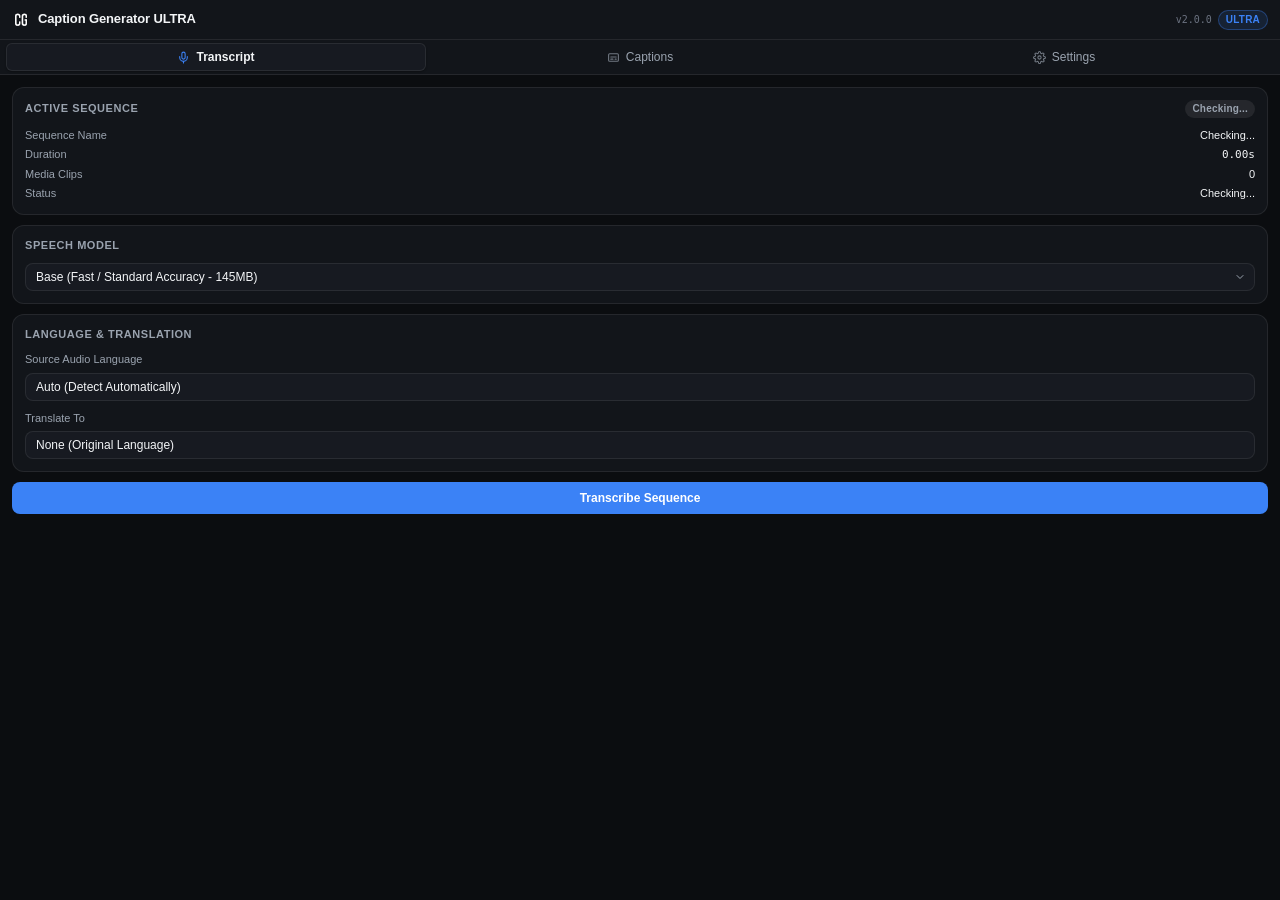
==== commit c9cb42c7: "Add FFmpeg silencedetect pause recognition pass and 0.05s min pause slider support" ====
--- a/Premiere Pro/client/index.html
+++ b/Premiere Pro/client/index.html
@@ -491,7 +491,7 @@
                     <label>Minimum Pause Length</label>
                     <span id="lblMinPauseVal" class="val-badge">0.50s</span>
                 </div>
-                <input type="range" id="rangeMinPauseLength" min="0.10" max="2.00" step="0.01" value="0.50">
+                <input type="range" id="rangeMinPauseLength" min="0.05" max="2.00" step="0.01" value="0.50">
             </div>
 
             <div style="display: flex; flex-direction: column; gap: 8px; margin-top: 4px; padding-top: 8px; border-top: 1px solid var(--border);">
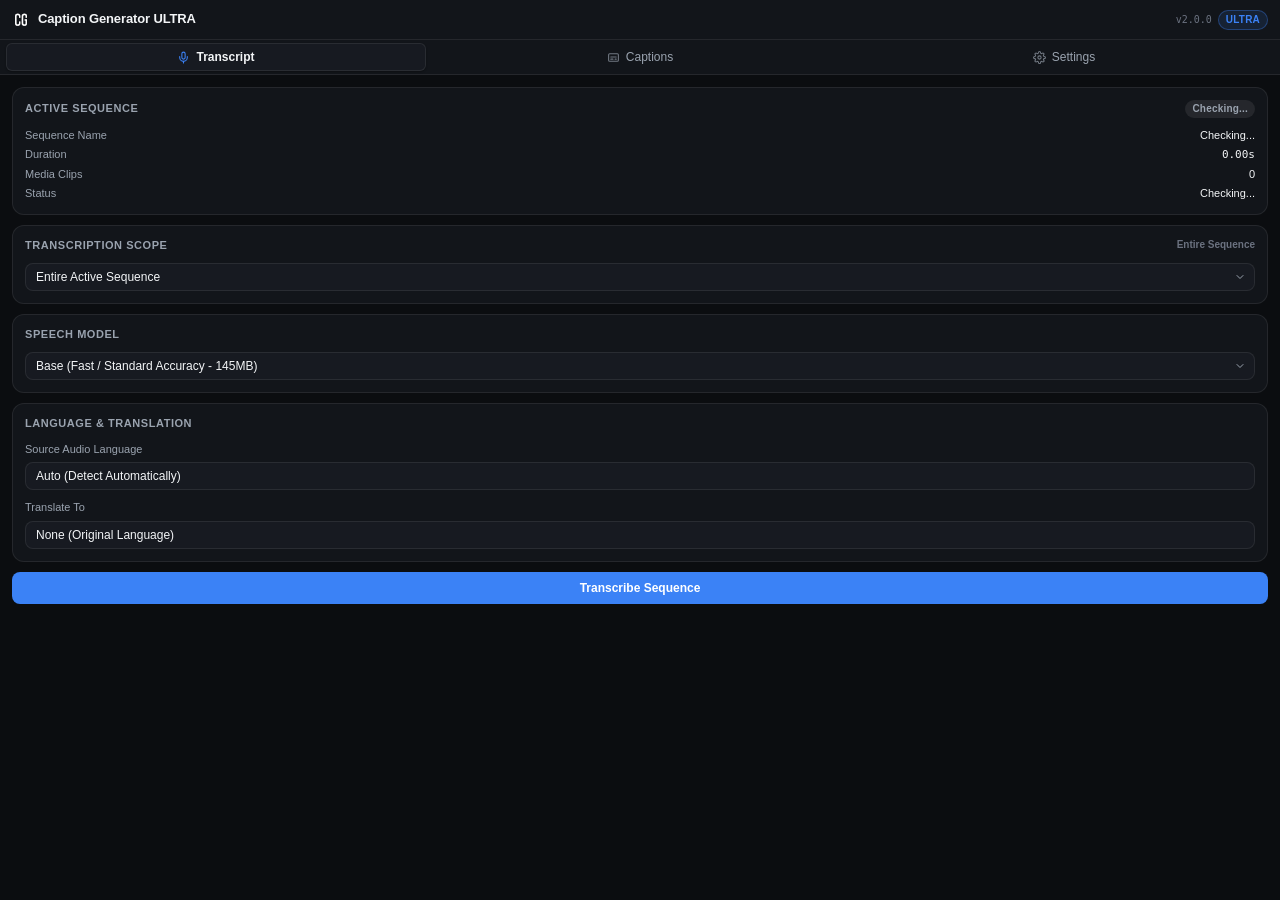
==== commit de23c79e: "Fix speaker filter bug, update import guide disclaimer, and add selected-clip transcription scope" ====
--- a/Premiere Pro/client/index.html
+++ b/Premiere Pro/client/index.html
@@ -63,6 +63,19 @@
                     <span>Status</span>
                     <span id="lblActiveSeqStatus" style="color: var(--text-primary); font-weight: 500;">Checking...</span>
                 </div>
+            </div>
+        </div>
+
+        <!-- Transcription Scope (Sequence or Clip Selector) -->
+        <div class="card">
+            <div class="label-row">
+                <span class="card-title">Transcription Scope</span>
+                <span id="lblClipCountBadge" class="val-badge" style="font-size: 10px; color: var(--text-muted);">Entire Sequence</span>
+            </div>
+            <div class="form-group">
+                <select id="selectTranscribeScope">
+                    <option value="all">Entire Active Sequence</option>
+                </select>
             </div>
         </div>
 
@@ -201,7 +214,6 @@
                             <span style="font-size: 10px; color: var(--text-muted);">Speaker:</span>
                             <select id="selectSpeakerFilter" class="speaker-filter-select">
                                 <option value="all">All Speakers</option>
-                                <option value="speaker_1">Speaker 1</option>
                             </select>
                         </div>
                     </div>
@@ -454,26 +466,26 @@
 
     <!-- Import Guide Modal -->
     <div class="modal-overlay" id="importGuideModal" style="display: none;">
-        <div class="modal-content" style="max-width: 400px;">
+        <div class="modal-content" style="max-width: 420px;">
             <div class="modal-header">
                 <span class="modal-title">How to Import Static Transcript</span>
                 <button id="btnCloseImportGuide" class="modal-close-btn">&times;</button>
             </div>
             <div style="font-size: 11px; color: var(--text-secondary); line-height: 1.6;">
                 <ol style="padding-left: 18px; margin: 8px 0; display: flex; flex-direction: column; gap: 6px;">
-                    <li>Select the SOURCE CLIP in Project panel (the media file, not just sequence)</li>
-                    <li>Open <strong>Window &gt; Text</strong></li>
-                    <li>Open <strong>Transcript</strong> tab</li>
-                    <li>Click the <strong>...</strong> menu</li>
-                    <li>Choose <strong>Import &gt; Import Static Transcript</strong></li>
+                    <li>Select the <strong>Source Clip</strong> in Project panel (the media file, not sequence)</li>
+                    <li>Open <strong>Window &gt; Text</strong> and switch to the <strong>Transcript</strong> tab</li>
+                    <li>Click the <strong>...</strong> menu and choose <strong>Import &gt; Import Static Transcript</strong></li>
                     <li>Select the exported JSON file</li>
                 </ol>
-                <div style="margin-top: 10px; padding: 8px; background: rgba(59, 130, 246, 0.08); border-radius: var(--radius-control); border-left: 3px solid var(--accent); color: var(--text-primary); font-size: 10px;">
-                    <strong>Note:</strong> Import Static Transcript attaches directly to the selected source clip in Premiere Pro.
+                <div style="margin-top: 10px; padding: 10px; background: rgba(245, 158, 11, 0.08); border-radius: var(--radius-control); border-left: 3px solid var(--warning); color: var(--text-primary); font-size: 11px; line-height: 1.5;">
+                    <strong style="color: var(--warning);">Important Note on Native Text Editing:</strong><br>
+                    Imported static transcripts in Premiere are for <strong>review and playhead navigation</strong>. Premiere Pro native text-based editing and pause deletion are not reliably enabled for imported static transcripts (Adobe restricts native text cuts to cloud/Sensei generated transcripts).<br><br>
+                    For reliable <strong>text-based editing, pause deletion, filler cuts, and ripple cuts</strong> directly on your sequence timeline, use the <strong>Caption Generator ULTRA</strong> transcript tools.
                 </div>
             </div>
             <div class="modal-actions">
-                <button class="btn-primary" id="btnDismissImportGuide" style="padding: 4px 14px; font-size: 11px;">Got It</button>
+                <button class="btn-primary" id="btnDismissImportGuide" style="padding: 4px 16px; font-size: 11px;">Got It</button>
             </div>
         </div>
     </div>
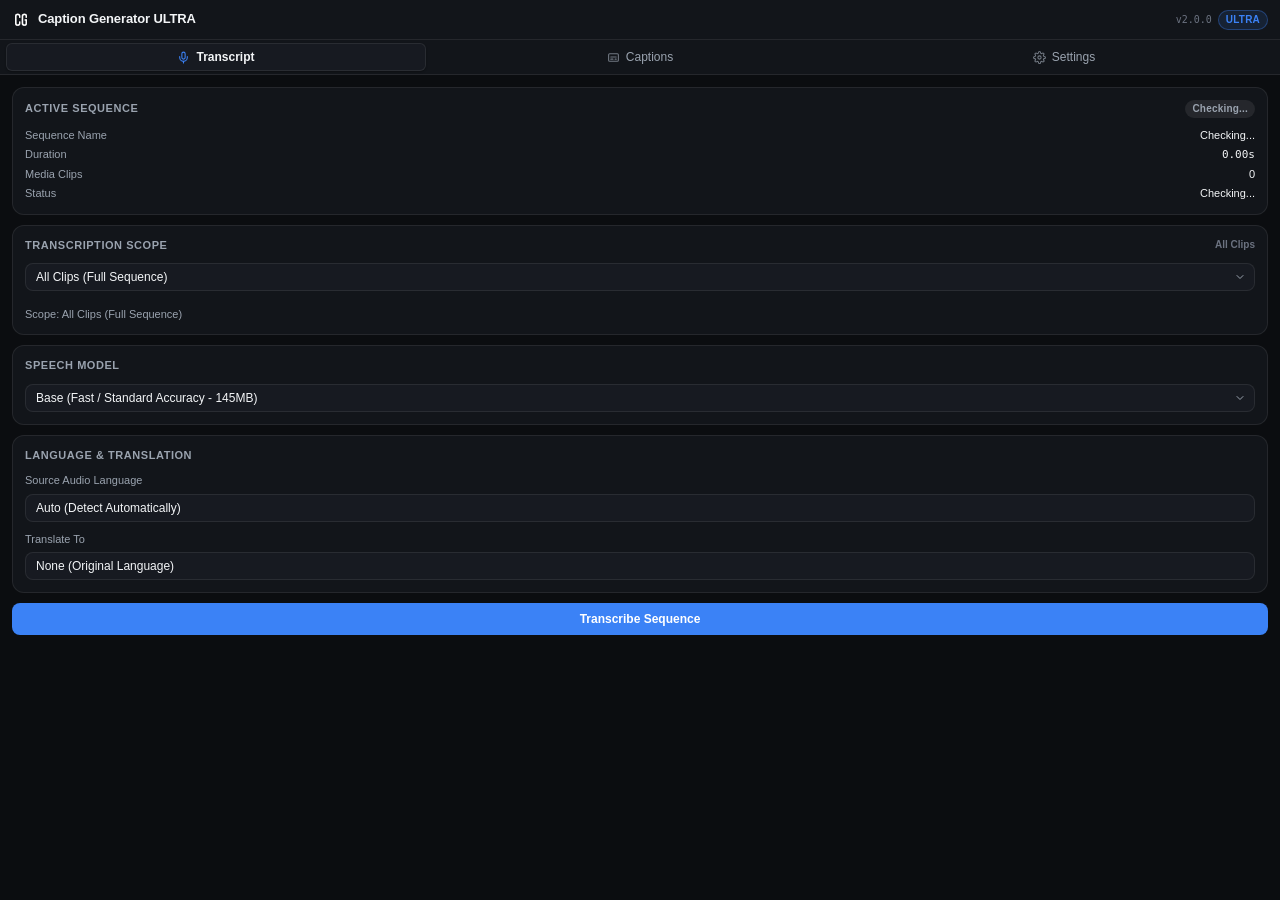
==== commit c3c35918: "Replace large clip dropdown with 2-option Transcribe Scope control and live timeline selection polli" ====
--- a/Premiere Pro/client/index.html
+++ b/Premiere Pro/client/index.html
@@ -66,16 +66,20 @@
             </div>
         </div>
 
-        <!-- Transcription Scope (Sequence or Clip Selector) -->
+        <!-- Transcription Scope Card -->
         <div class="card">
             <div class="label-row">
                 <span class="card-title">Transcription Scope</span>
-                <span id="lblClipCountBadge" class="val-badge" style="font-size: 10px; color: var(--text-muted);">Entire Sequence</span>
-            </div>
-            <div class="form-group">
+                <span id="lblScopeBadge" class="val-badge" style="font-size: 10px; color: var(--text-muted);">All Clips</span>
+            </div>
+            <div class="form-group" style="margin-bottom: 6px;">
                 <select id="selectTranscribeScope">
-                    <option value="all">Entire Active Sequence</option>
+                    <option value="all">All Clips (Full Sequence)</option>
+                    <option value="selected">Selected Clips (Timeline Selection)</option>
                 </select>
+            </div>
+            <div id="lblScopeStatus" style="font-size: 11px; color: var(--text-secondary); line-height: 1.4;">
+                Scope: All Clips (Full Sequence)
             </div>
         </div>
 
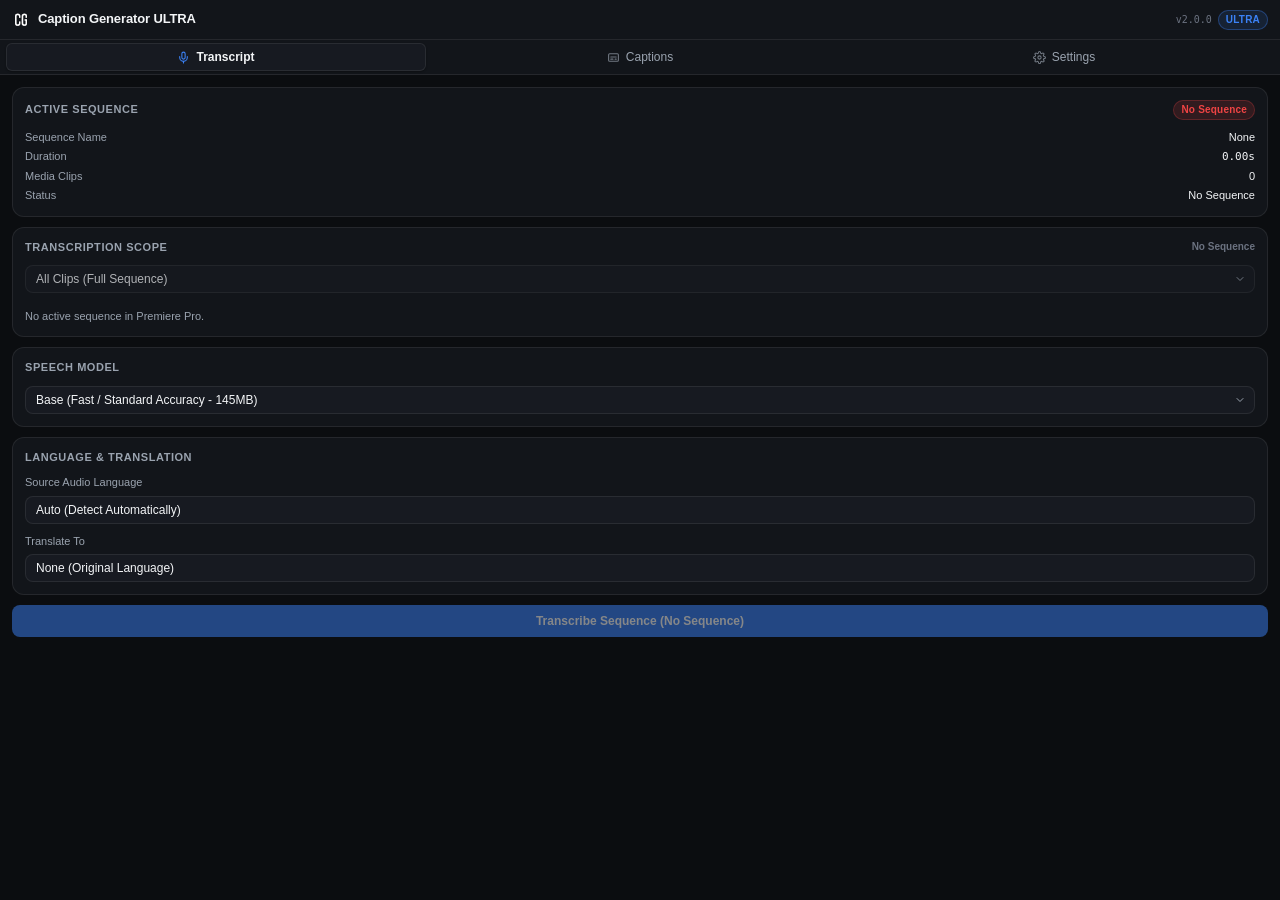
==== commit 83ab2d7f: "Hardening: hide fake speaker filter, selected-clips reliability, safe host JSON, docs honesty, tab-c" ====
--- a/Premiere Pro/client/index.html
+++ b/Premiere Pro/client/index.html
@@ -27,7 +27,7 @@
             <svg class="tab-icon" width="13" height="13" viewBox="0 0 24 24" fill="none" stroke="currentColor" stroke-width="2" stroke-linecap="round" stroke-linejoin="round"><path d="M12 2a3 3 0 0 0-3 3v7a3 3 0 0 0 6 0V5a3 3 0 0 0-3-3Z"/><path d="M19 10v2a7 7 0 0 1-14 0v-2"/><line x1="12" x2="12" y1="19" y2="22"/></svg>
             <span>Transcript</span>
         </button>
-        <button class="tab-btn" data-tab="tab-editor">
+        <button class="tab-btn" data-tab="tab-captions">
             <svg class="tab-icon" width="13" height="13" viewBox="0 0 24 24" fill="none" stroke="currentColor" stroke-width="2" stroke-linecap="round" stroke-linejoin="round"><rect width="18" height="14" x="3" y="5" rx="2"/><path d="M7 15h4M15 15h2M7 11h10"/></svg>
             <span>Captions</span>
         </button>
@@ -214,12 +214,6 @@
                         <div class="filter-pill" id="pillFilterFillers" data-filter="filler">Fillers</div>
                         <div class="filter-pill" id="pillFilterCensored" data-filter="censored">Censored</div>
                         <div class="filter-pill active active-pauses" id="pillFilterPauses" data-filter="pauses">Pauses</div>
-                        <div style="margin-left: auto; display: flex; align-items: center; gap: 4px;">
-                            <span style="font-size: 10px; color: var(--text-muted);">Speaker:</span>
-                            <select id="selectSpeakerFilter" class="speaker-filter-select">
-                                <option value="all">All Speakers</option>
-                            </select>
-                        </div>
                     </div>
                 </div>
 
@@ -256,7 +250,7 @@
     </main>
 
     <!-- Tab 2: Captions -->
-    <main id="tab-editor" class="tab-content">
+    <main id="tab-captions" class="tab-content">
         
         <!-- Caption Formatting Settings Card -->
         <div class="card">
--- a/Premiere Pro/client/css/style.css
+++ b/Premiere Pro/client/css/style.css
@@ -738,14 +738,6 @@
     border-color: rgba(245, 158, 11, 0.35);
 }
 
-.speaker-filter-select {
-    padding: 2px 20px 2px 6px;
-    font-size: 10px;
-    border-radius: 4px;
-    height: 22px;
-    background-color: var(--surface-elevated);
-}
-
 /* Transcript Body & Paragraphs */
 .transcript-body {
     padding: 12px;
